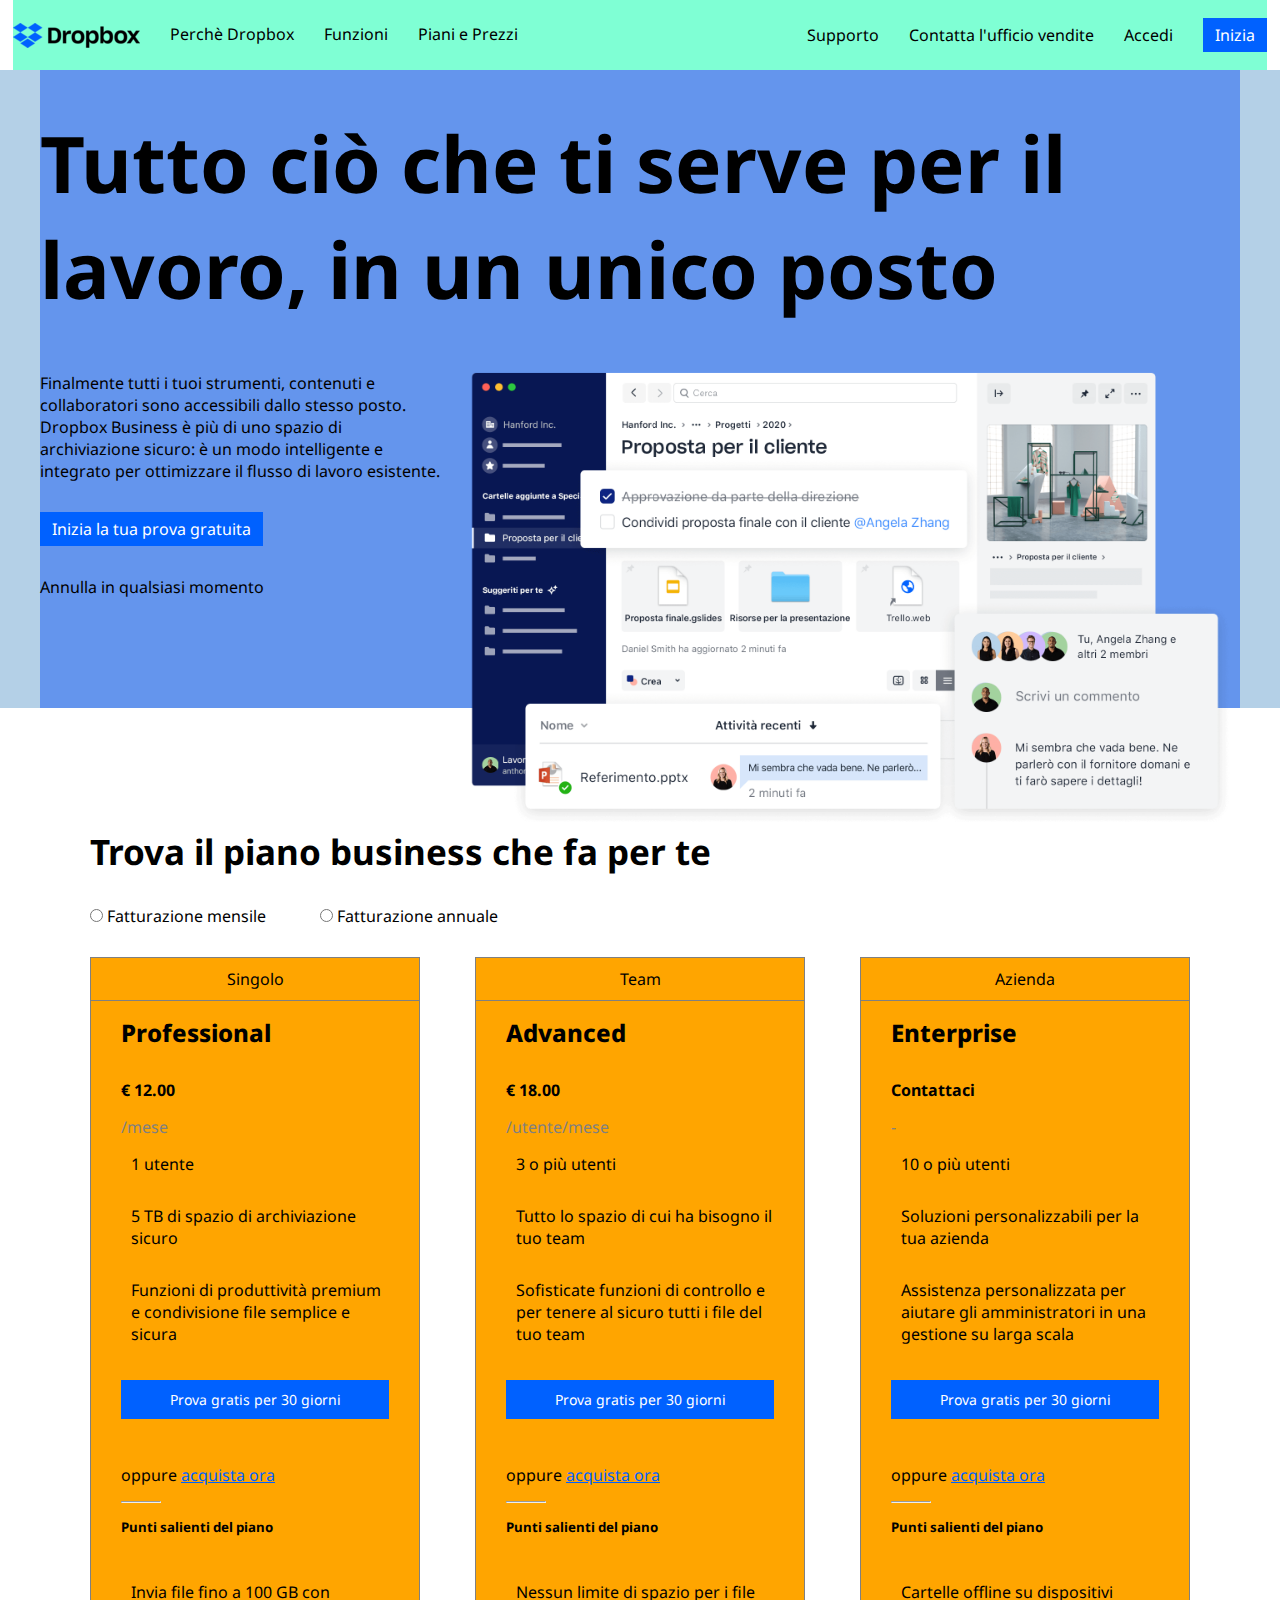
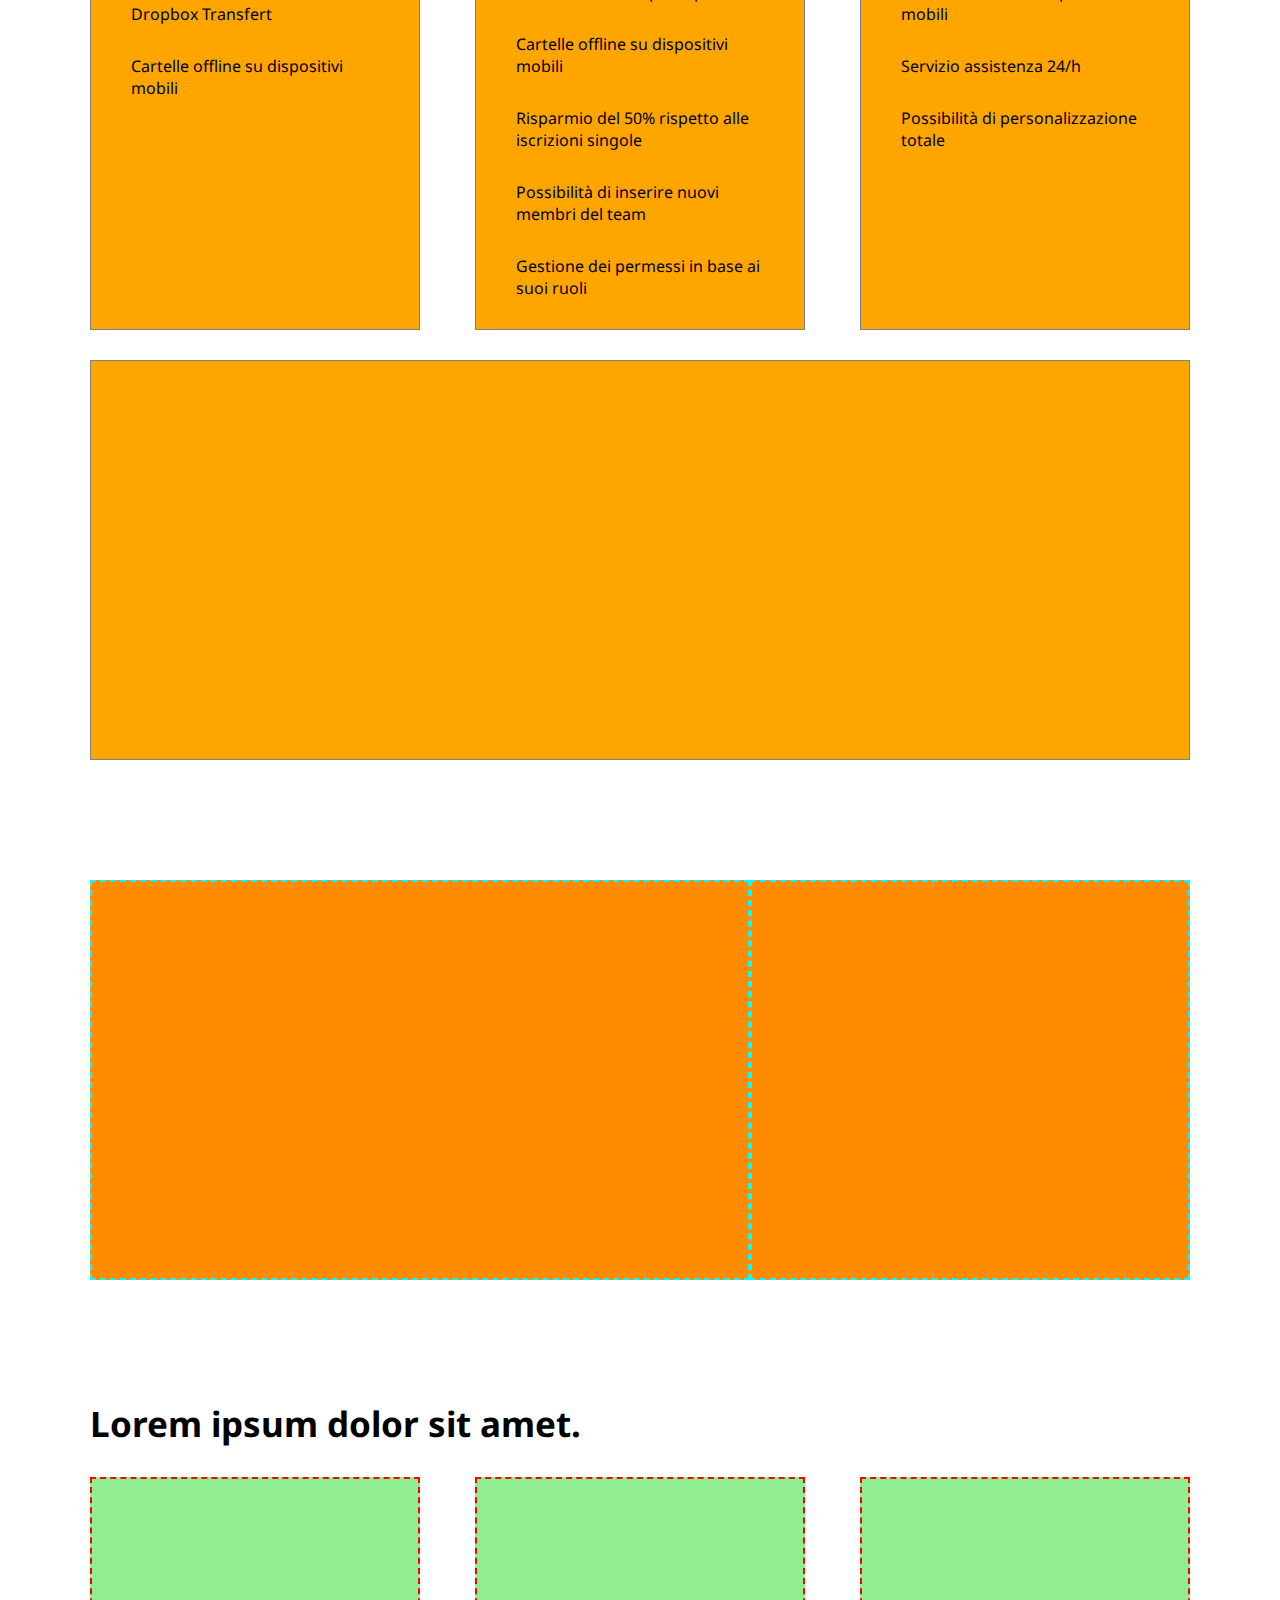
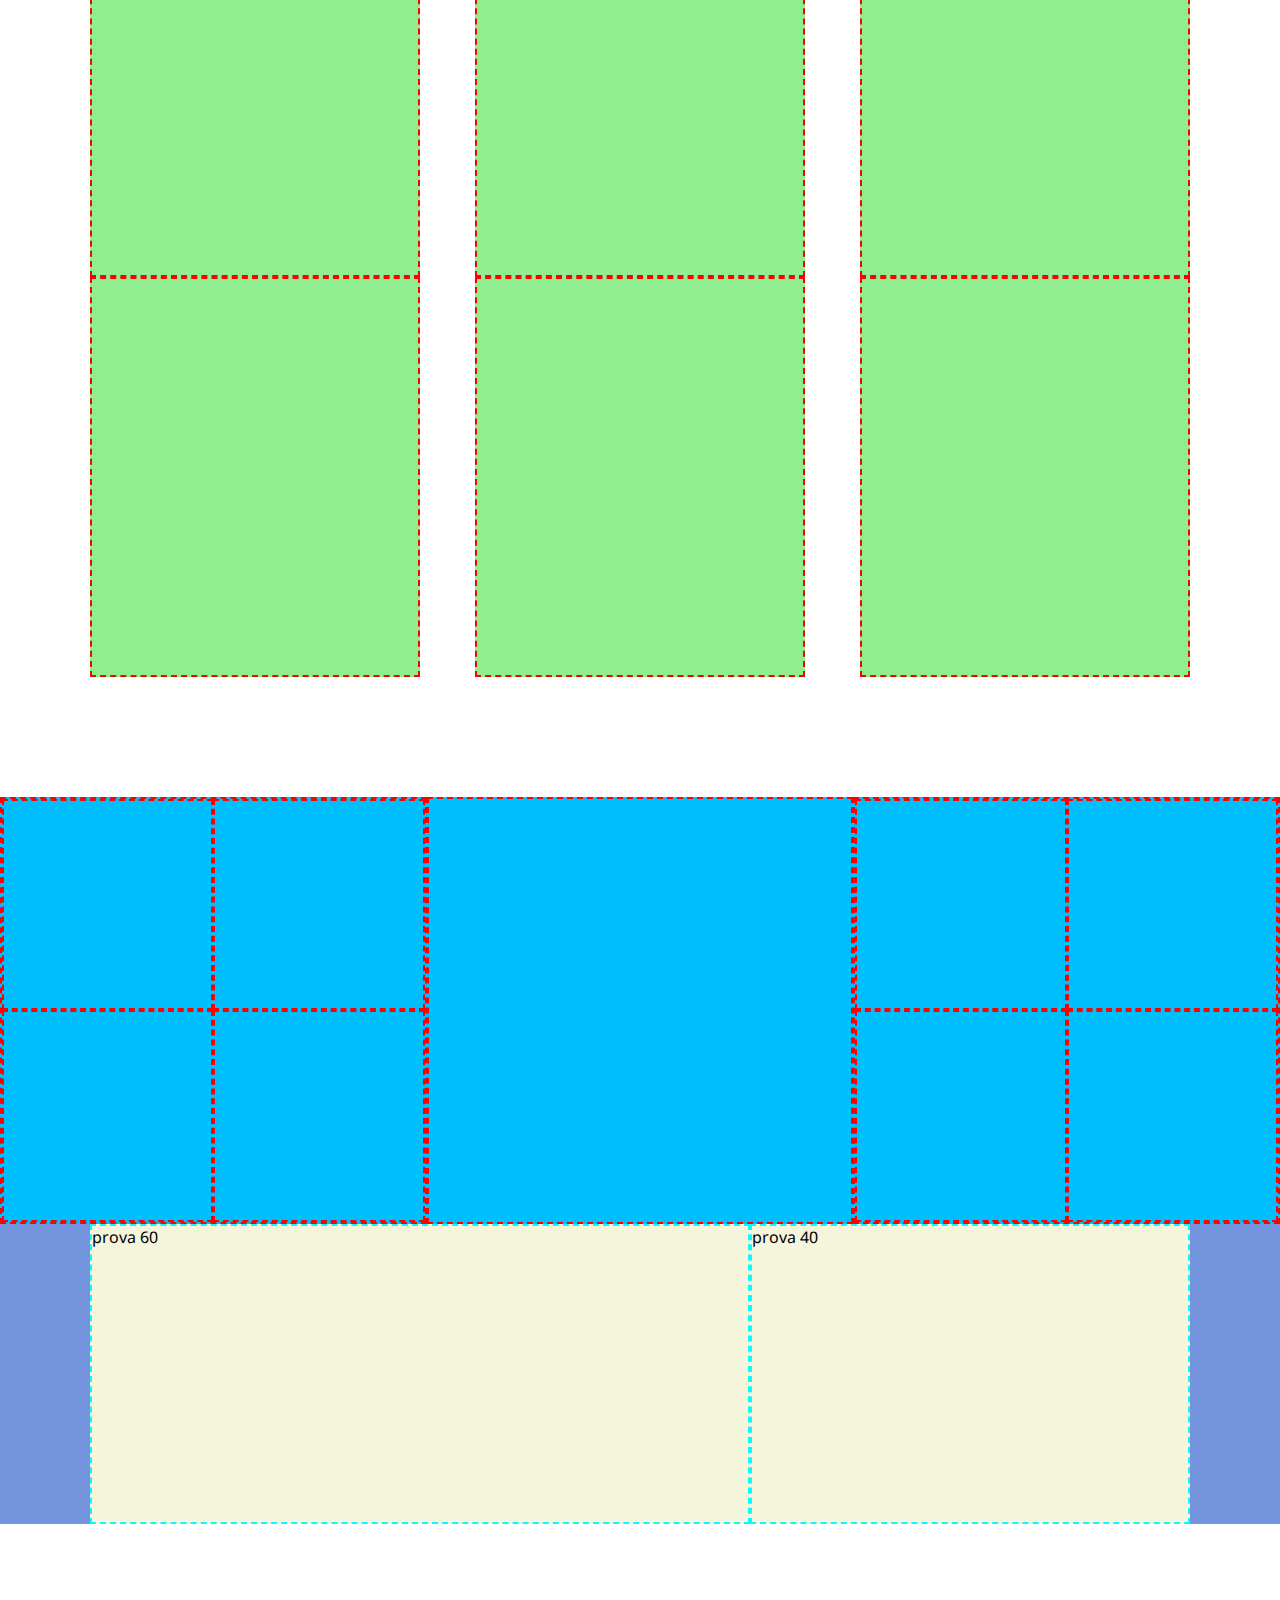
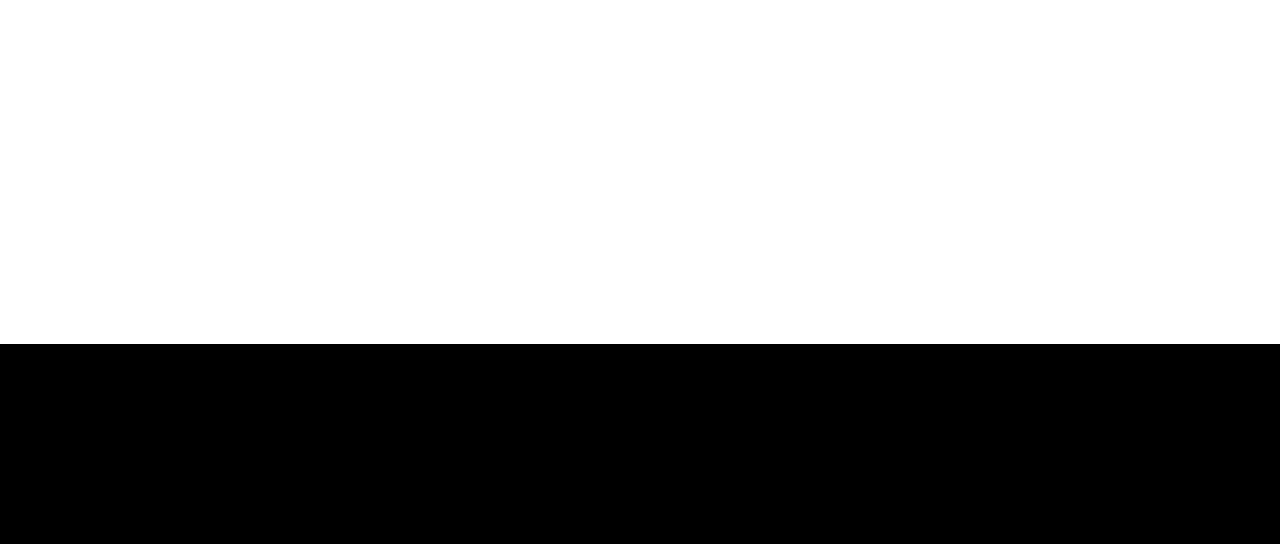
==== index.html @ ca88b8ec "completate 3 colonne del "piano business" ====
<!DOCTYPE html>
<html lang="it">
    <head>
        <meta charset="UTF-8">
        <meta http-equiv="X-UA-Compatible" content="IE=edge">
        <meta name="viewport" content="width=device-width, initial-scale=1.0">
        <title>Dropbox</title>

        <link rel="stylesheet" href="css/style.css">
        <link rel="stylesheet" href="css/reset.css">
        <link rel="stylesheet" href="css/debug.css">

        <link rel="preconnect" href="https://fonts.googleapis.com">
        <link rel="preconnect" href="https://fonts.gstatic.com" crossorigin>
        <link href="https://fonts.googleapis.com/css2?family=Noto+Sans:wght@300;400;600;700&display=swap" rel="stylesheet">

        <link rel="stylesheet" href="https://cdnjs.cloudflare.com/ajax/libs/font-awesome/6.1.1/css/all.min.css"
        integrity="sha512-KfkfwYDsLkIlwQp6LFnl8zNdLGxu9YAA1QvwINks4PhcElQSvqcyVLLD9aMhXd13uQjoXtEKNosOWaZqXgel0g=="
        crossorigin="anonymous" referrerpolicy="no-referrer">

    </head >

    <body class="debug">
                            <!-- ********** INIZIO HEADER ********** -->
        <header id="main-header">

            <nav class="main-nav flex just-content">
                
                <div class="nav-sx flex">   <!--Inizio parte SX del Nav-->

                    <figure class="logo">
                        <a href="intex.html">
                            <img src="img/logo-small.png" alt="logo Dropbox">
                        </a>
                    </figure>

                    <div class="nav-list">
                        <ul class="flex">
                            <li>
                                <a href="#">Perchè Dropbox</a>
                            </li>
                            <li>
                                <a href="#">Funzioni</a>
                            </li>
                            <li>
                                <a href="#">Piani e Prezzi</a>
                            </li>
                        </ul>
                    </div>
                </div>              <!--Fine parte SX del Nav-->

                <div class="flex">  <!--Inizio parte DX del Nav-->

                    <div class="nav-list">
                        <ul class="flex">
                            <li>
                                <a href="#">Supporto</a>
                            </li>
                            <li>
                                <a href="#">Contatta l'ufficio vendite</a>
                            </li>
                            <li>
                                <a href="#">Accedi</a>
                            </li>
                            <li>
                                <a href="#" class="button button-blue">Inizia</a>
                            </li>
                        </ul>
                    </div>
                </div>              <!--Fine parte DX del Nav-->
            </nav>
            
        </header>

                                <!-- ********** INIZIO MAIN ********** -->
        <main>
            <header class="jumbotron">
                <div class="container-large">
                    <h1>
                        Tutto ciò che ti serve per il lavoro, in un unico posto
                    </h1>
                    <div class="row">
                        <div class="jumbotron-paragraph flex column col-4">
                            <p>
                                Finalmente tutti i tuoi strumenti, contenuti e collaboratori sono accessibili dallo stesso posto. Dropbox Business è più di uno spazio di archiviazione sicuro: è un modo intelligente e integrato per ottimizzare il flusso di lavoro esistente.
                            </p>

                            <a href="#" class="button button-blue">
                                Inizia la tua prova gratuita
                            </a>

                            <p>
                                Annulla in qualsiasi momento
                            </p>

                            <i class="fa-solid fa-arrow-down"></i>

                        </div>
                        <div class="jumbotron-img col-8">
                            <img src="img/jumbo.png" alt="Jumbotron image">
                        </div>
                    </div>
                </div>

            </header>

            <section id="plans">
                <div class="container">
                    <h2 class="margin-bottom-50">
                        Trova il piano business che fa per te
                    </h2>
                    <div class="plan-selector">
                        <input type="radio" class="checkmark" name="Fatturazione" id="month">
                        <span>
                            Fatturazione mensile
                        </span>

                        <input class="checkmark" type="radio" name="Fatturazione" id="year">
                        <span>
                            Fatturazione annuale
                        </span>
                    </div>
                    <div class="flex just-content margin-bottom-50">
                        <div class="plan-col width-30">
                            <h4 class="plan-title">
                                <i class="fa-solid fa-user"></i>
                                Singolo
                            </h4>
                            <div class="plan-body">
                                <div class="plan-body-pack">
                                    <div class="title">
                                        <h3>
                                            Professional
                                        </h3>
                                        <span class="price">€ 12.00</span>
                                        <span class="mounth">/mese</span>
                                    </div>

                                    <ul class="plan-list">
                                        <li class="flex">
                                            <i class="fa-solid fa-user"></i>
                                            <span>
                                                1 utente
                                            </span>
                                        </li>

                                        <li class="flex">
                                            <i class="fa-solid fa-folder"></i>
                                            <span>
                                                5 TB di spazio di archiviazione sicuro
                                            </span>
                                        </li>
                                        <li class="flex">
                                            <i class="fa-solid fa-share-nodes"></i>
                                            <span>
                                                Funzioni di produttività premium e condivisione file semplice e sicura
                                            </span>

                                        </li>
                                    </ul>
                                    <div class="try-free">
                                        <a href="#" class="button button-blue">Prova gratis per 30 giorni
                                        </a>

                                        <span class="info">oppure <a href="#">acquista ora</a></span>
                                    </div>

                                    <hr>

                                    <div class="plan-body-description">
                                        <h5>Punti salienti del piano
                                        </h5>
    
                                        <ul class="plan-list">
                                            <li class="flex">
                                                <i class="fa-solid fa-check"></i>
                                                Invia file fino a 100 GB con Dropbox Transfert
                                            </li>
                                            <li class="flex">
                                                <i class="fa-solid fa-check"></i>
                                                Cartelle offline su dispositivi mobili
                                            </li>
                                        </ul>
                                    </div>

                                </div>
                            </div>
                        </div>

                        <div class="plan-col width-30">
                            <h4 class="plan-title">
                                <i class="fa-solid fa-user"></i>
                                Team
                            </h4>
                            <div class="plan-body">
                                <div class="plan-body-pack">
                                    <div class="title">
                                        <h3>
                                            Advanced
                                        </h3>
                                        <span class="price">€ 18.00</span>
                                        <span class="mounth">/utente/mese</span>
                                    </div>

                                    <ul class="plan-list">
                                        <li class="flex">
                                            <i class="fa-solid fa-users"></i>
                                            <span>
                                                3 o più utenti
                                            </span>
                                        </li>

                                        <li class="flex">
                                            <i class="fa-solid fa-folder"></i>
                                            <span>
                                                Tutto lo spazio di cui ha bisogno il tuo team
                                            </span>
                                        </li>
                                        <li class="flex">
                                            <i class="fa-solid fa-share-nodes"></i>
                                            <span>
                                                Sofisticate funzioni di controllo e per tenere al sicuro tutti i file del tuo team
                                            </span>

                                        </li>
                                    </ul>
                                    <div class="try-free">
                                        <a href="#" class="button button-blue">Prova gratis per 30 giorni
                                        </a>

                                        <span class="info">oppure <a href="#">acquista ora</a></span>
                                    </div>

                                    <hr>

                                    <div class="plan-body-description">
                                        <h5>Punti salienti del piano
                                        </h5>
    
                                        <ul class="plan-list">
                                            <li class="flex">
                                                <i class="fa-solid fa-check"></i>
                                                Nessun limite di spazio per i file
                                            </li>
                                            <li class="flex">
                                                <i class="fa-solid fa-check"></i>
                                                Cartelle offline su dispositivi mobili
                                            </li>
                                            <li class="flex">
                                                <i class="fa-solid fa-check"></i>
                                                Risparmio del 50% rispetto alle iscrizioni singole
                                            </li>
                                            <li class="flex">
                                                <i class="fa-solid fa-check"></i>
                                                Possibilità di inserire nuovi membri del team
                                            </li>
                                            <li class="flex">
                                                <i class="fa-solid fa-check"></i>
                                                Gestione dei permessi in base ai suoi ruoli
                                            </li>
                                        </ul>
                                    </div>

                                </div>
                            </div>
                        </div>
                        
                        <div class="plan-col width-30">
                            <h4 class="plan-title">
                                <i class="fa-sharp fa-solid fa-building"></i>
                                Azienda
                            </h4>
                            <div class="plan-body">
                                <div class="plan-body-pack">
                                    <div class="title">
                                        <h3>
                                            Enterprise
                                        </h3>
                                        <span class="price">Contattaci</span>
                                        <span class="mounth">-</span>
                                    </div>

                                    <ul class="plan-list">
                                        <li class="flex">
                                            <i class="fa-solid fa-user"></i>
                                            <span>
                                                10 o più utenti
                                            </span>
                                        </li>

                                        <li class="flex">
                                            <i class="fa-solid fa-folder"></i>
                                            <span>
                                                Soluzioni personalizzabili per la tua azienda
                                            </span>
                                        </li>
                                        <li class="flex">
                                            <i class="fa-solid fa-share-nodes"></i>
                                            <span>
                                                Assistenza personalizzata per aiutare gli amministratori in una gestione su larga scala
                                            </span>

                                        </li>
                                    </ul>
                                    <div class="try-free">
                                        <a href="#" class="button button-blue">Prova gratis per 30 giorni
                                        </a>

                                        <span class="info">oppure <a href="#">acquista ora</a></span>
                                    </div>

                                    <hr>

                                    <div class="plan-body-description">
                                        <h5>Punti salienti del piano
                                        </h5>
    
                                        <ul class="plan-list">
                                            <li class="flex">
                                                <i class="fa-solid fa-check"></i>
                                                Cartelle offline su dispositivi mobili
                                            </li>
                                            <li class="flex">
                                                <i class="fa-solid fa-check"></i>
                                                Servizio assistenza 24/h
                                            </li>
                                            <li class="flex">
                                                <i class="fa-solid fa-check"></i>
                                                Possibilità di personalizzazione totale
                                            </li>
                                        </ul>
                                    </div>

                                </div>
                            </div>
                        </div>
                    </div>
                    <div class="flex just-content">
                        <div class="plan-col width-100">

                        </div>
                        
                    </div>

                </div>
            </section>

            <section class id="find-partner">
                <div class="container">
                    <div class="flex just-content ">
                        <div class="width-60"></div>
                        <div class="width-40"></div>
                    </div>
                </div>
            </section>

            <section id="features">
                <div class="container">
                    <h2 class="margin-bottom-50">
                        Lorem ipsum dolor sit amet.
                    </h2>
                    <div class="flex just-content">
                        <div class="width-30"></div>
                        <div class="width-30"></div>
                        <div class="width-30"></div>
                    </div>
                    <div class="flex just-content">
                        <div class="width-30"></div>
                        <div class="width-30"></div>
                        <div class="width-30"></div>
                    </div>
                    
                </div>

            </section>

            <section id="costumers">
                <div class="big-box flex just-content flex-wrap">
                    <div></div>
                    <div></div>
                    <div></div>
                    <div></div>
                </div>

                <div class="big-box flex just-content flex-wrap">
                    
                </div>

                <div class="big-box flex just-content flex-wrap">
                    <div></div>
                    <div></div>
                    <div></div>
                    <div></div>
                </div>
            </section>

            <section class id="full-background">
                <div class="container">
                    <div class="flex just-content ">
                        <div class="width-60">prova 60</div>
                        <div class="width-40">prova 40</div>
                    </div>
                </div>
            </section>

            <section>
                <div class="container">
                    <div>
                        <h2></h2>
                    </div>

                    <div>

                    </div>
                </div>
            </section>

        </main>

        <!-- ********** INIZIO FOOTER ********** -->
        <footer>
            
        </footer>
    </body>

</html>
---- css/style.css ----
/* **********REGOLE GENERALI ********** */
body {
    font-family: 'Noto Sans', sans-serif;
}

.flex {
    display: flex;
}
.flex-wrap {
    flex-wrap: wrap;
}

.row {
    display: flex;
    flex-wrap: wrap;
}

.column {
    flex-direction: column;
}

.container {
    max-width: 1100px;
    margin: 0 auto;
}

.container-large {
    max-width: 1200px;
    margin: 0 auto;
}

.just-content {
    justify-content: space-between;
}

.width-30 {
    width: 30%;
}

.width-40 {
    width: 40%;
}

.width-60 {
    width: 60%;
}

.width-100 {
    width: 100%;
}

.margin-bottom-50 {
    margin-bottom: 30px;
}

.button {
    font-size: 1em;
    padding: 6px 12px;
    cursor: pointer;
    text-align: center;
}

.button-blue {
    background-color: #0061ff;
    color: white;
}

.col-4 {
    flex-basis: calc((100% / 12) * 4);
}

.col-8 {
    flex-basis: calc((100% / 12) * 8);
}

/* HEADER */
#main-header {
    position: fixed;
    z-index: 30px;
    top: 0;
    left: 0;
    width: 100%;
}

.main-nav {
    height: 70px;
    width: 98%;
    margin: 0 auto;
    align-items: center;
}

main header {
    background-color: #b4d0e7;
}

.nav-sx .flex {
    align-items: center;
}

.nav-list .flex {
    gap: 30px;
}

.logo {
    margin-right: 30px;
}

/* MAIN */

main {
    margin-top: 70px;
}

h1 {            /* QUI INIZIA JUMBOTRON/ */
    font-size: 78px;
    margin-bottom: 50px;
    padding-top: 40px;
}

.jumbotron-paragraph.column {
    align-items: flex-start;
    gap: 30px;
}

.jumbotron-img.col-8 {
    position: relative;
}

.jumbotron-img.col-8.col-8 img {
    position: absolute;
    top: 0;
    left: 0;
}

.fa-solid.fa-arrow-down {
    font-size: 3em;
    cursor: pointer;
    padding: 40px 0;
    margin-bottom: 0;
}             /* QUI FINISCE JUMBOTRON */

/* INIZIO SECTION 1 MAIN (3 COLONNE) */
main > section {
    margin-top: 120px;
}

h2 {
    font-size: 35px;
}

h3 {
    font-size: 24px;
    font-weight: 800;
}

.mounth {
    color: gray;
}

.plan-col {
    min-height: 400px;
    border: 1px solid gray;
}

.plan-title {
    font-size: 1em;
    font-weight: normal;
    text-align: center;
    padding: 10px 0;
    border-bottom: 1px solid gray;
}

.plan-selector {
    margin-bottom: 30px;
}

.plan-selector span {
    padding-right: 50px;
}

.plan-body {
    margin: 0 auto;
    padding: 0 30px;
}

li.flex {
    gap: 10px;
}

.plan-body-description>*>*,
.plan-body-pack>*>*:not([class^="button"]) {
    padding: 15px 0;
}

.plan-body .button-blue {
    width: 100%;
    font-size: 14px;
    display: block;
    padding: 10px;
    margin-top: 20px;
    margin-bottom: 30px;
}

.price,
.info {
    display: block;
}

.price {
    font-weight: bold;
}

.info a {
    text-decoration: underline;
    color: #0061ff;
}

.plan-body-description i {
    color: #0061ff;
}

hr {
    height: 0;
    width: 40px;
    color: gray;
}

#costumers {
    display: flex;
    justify-content: space-between;
}

.big-box {
    width: calc(100% / 3);
    height: calc(100vw / 3);
}

.big-box > div {
    width: 50%;
    height: 50%;
}

#features .flex > div {
    min-height: 400px;
}

#find-partner .flex > div {
    min-height: 400px;
}

#full-background {
    background-color: rgb(116, 149, 221);
    width: 100vw;
    margin-top: 0;
}

/* FOOTER */
footer {
    
}
---- css/debug.css ----
/* DEBUG */
/* .debug header #main-header {
    height: 100px;
    background-color: burlywood;
} */

.debug .main-nav {
    background-color: aquamarine;
}

.debug main header > .container-large {
    background-color: cornflowerblue;
}

.debug main .container {
    min-height: 300px;
}

/* .debug main > section {
    padding: 30px 0;
} */

/* .debug .plan-selector {
    height: 50px;
    background-color: orange;
} */

.debug .plan-col {
    background-color: orange;
}

.debug #find-partner .flex > div {
    background-color: darkorange;
    border: 2px dashed aqua;
}

.debug #full-background .flex > div {
    background-color: beige;
    border: 2px dashed aqua;
    min-height: 300px;
}


.debug #features .flex > div {
    background-color: lightgreen;
    border: 2px dashed red;
}

.debug .big-box {
    background-color: deepskyblue;
    border: 2px dashed red;
}

.debug .big-box > div {
    background-color: deepskyblue;
    border: 2px dashed red;
}

.debug footer {
    background-color: #000;
    padding: 100px;
}
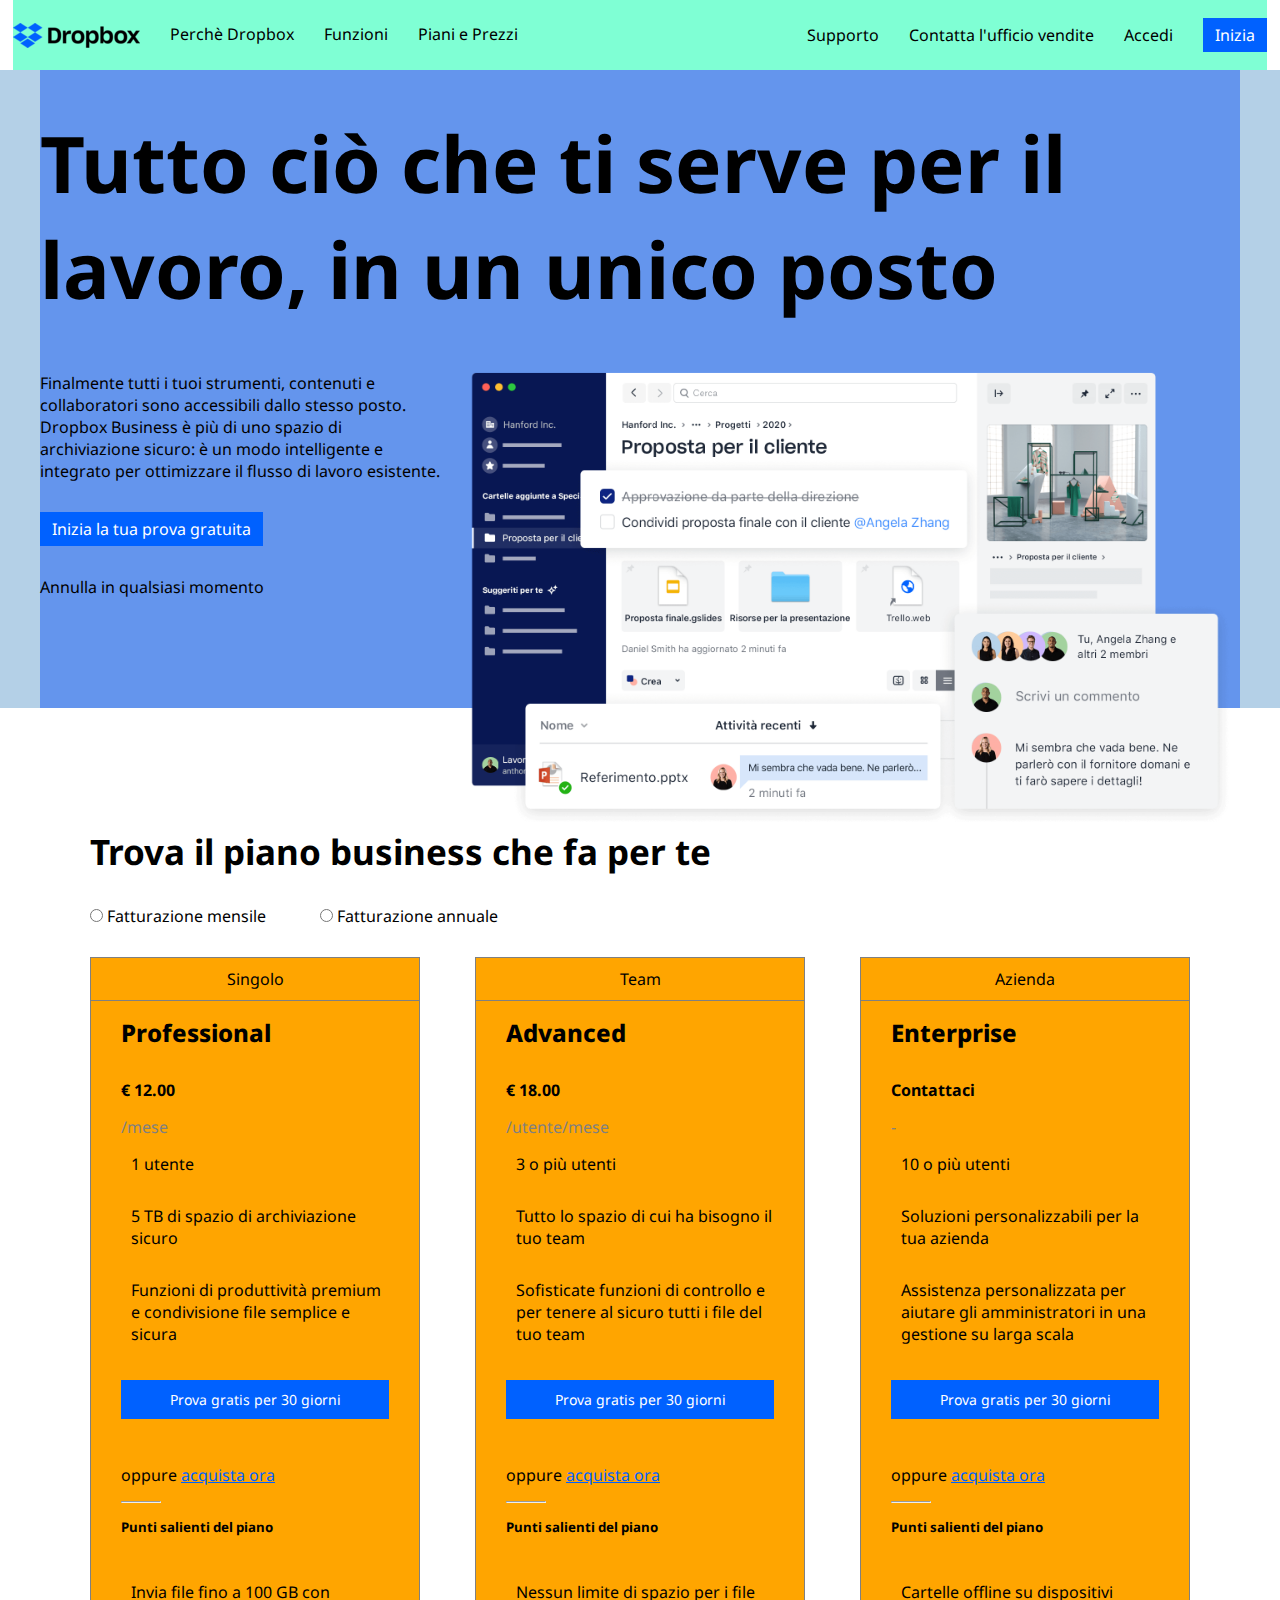
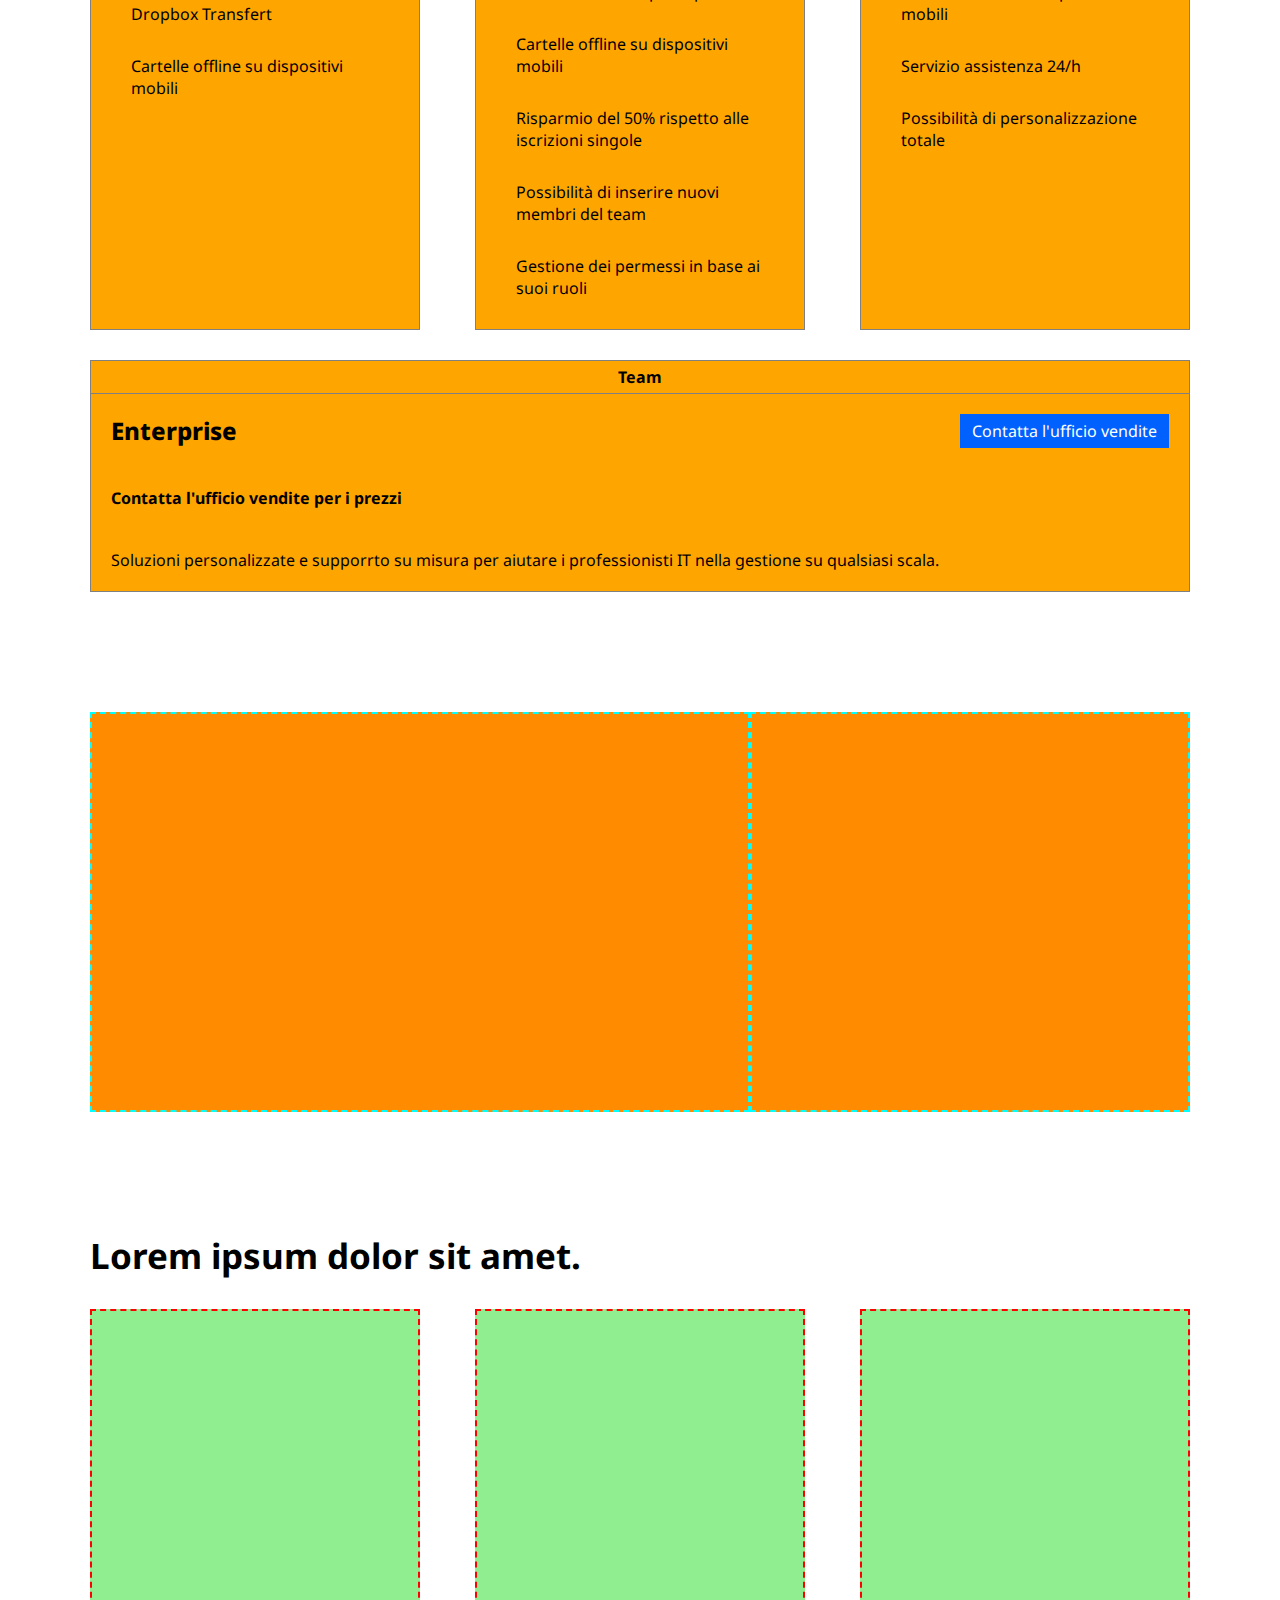
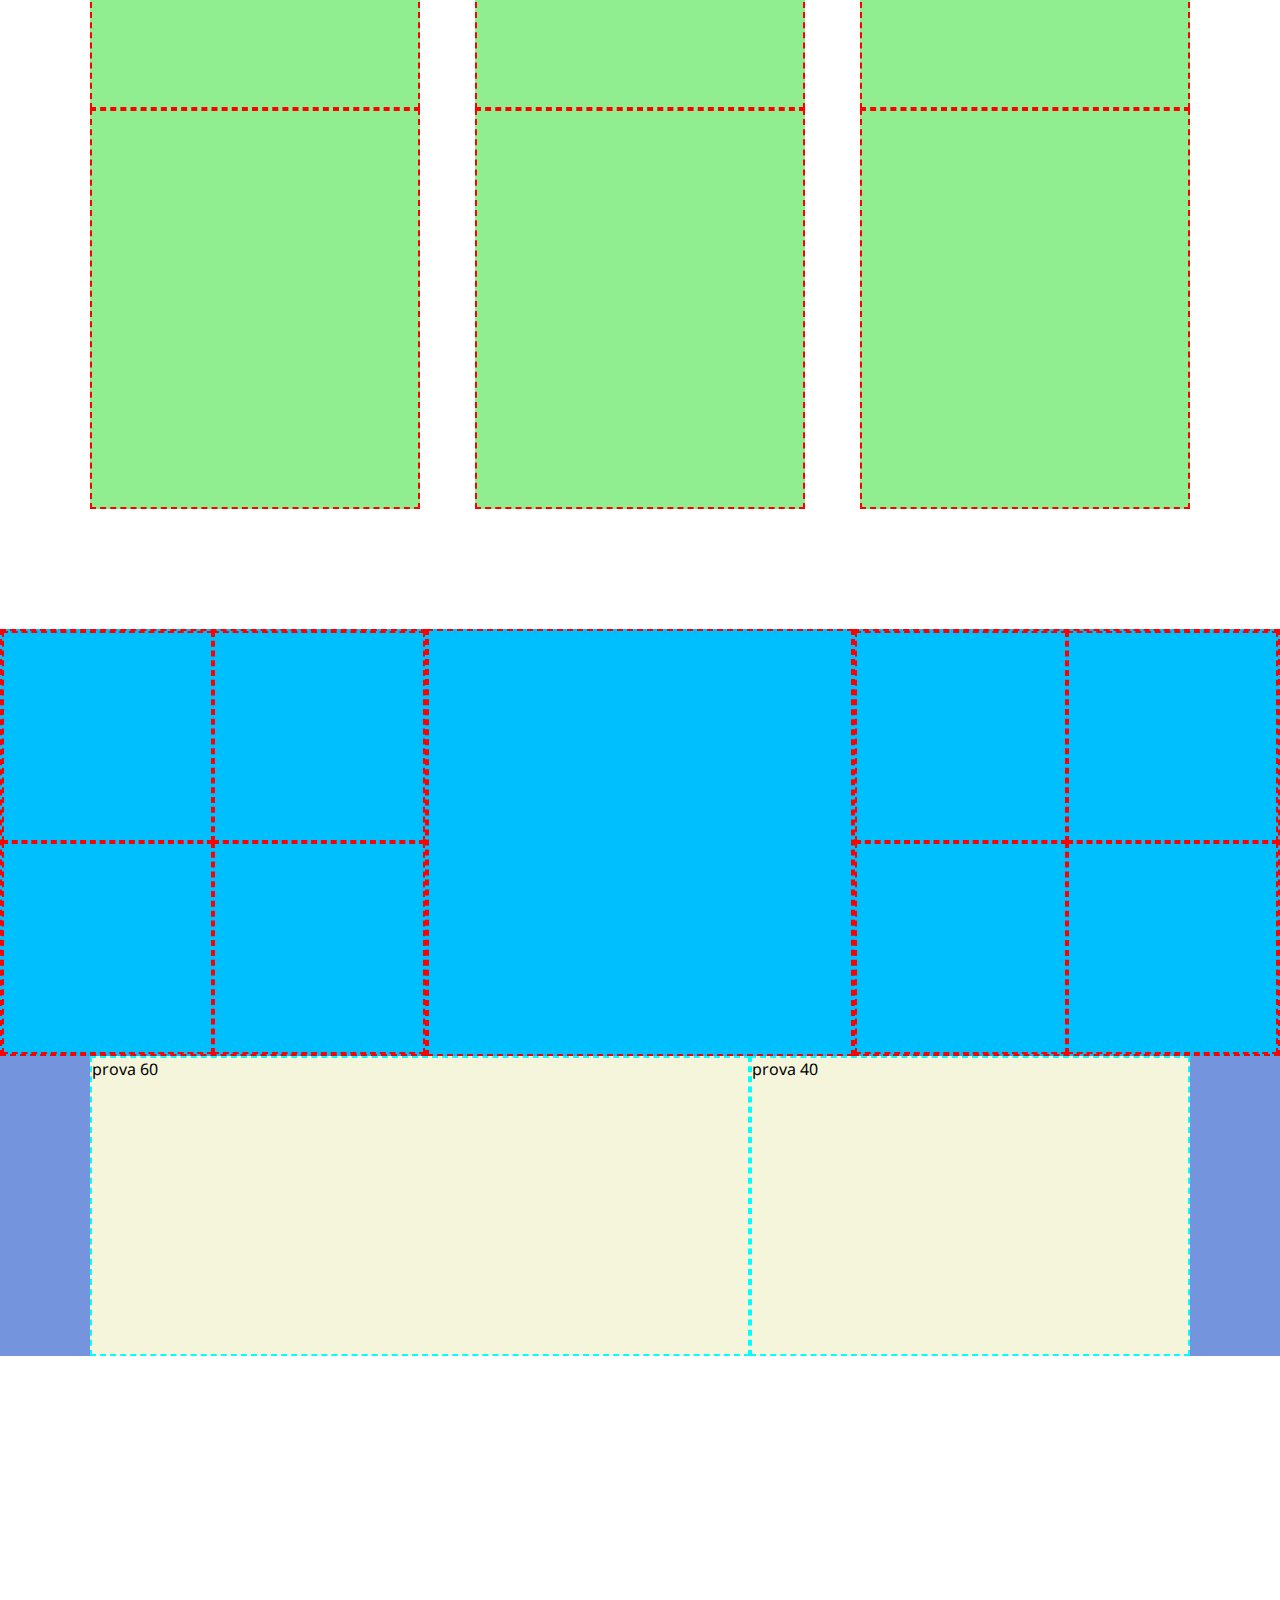
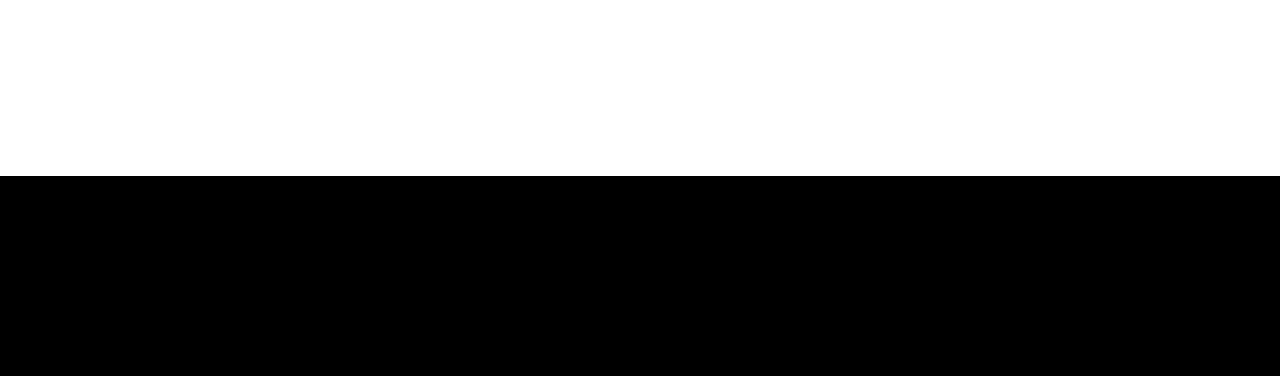
==== commit 1c33864d: "Completata colonna "ufficio vendite"" ====
--- a/index.html
+++ b/index.html
@@ -189,7 +189,7 @@
 
                         <div class="plan-col width-30">
                             <h4 class="plan-title">
-                                <i class="fa-solid fa-user"></i>
+                                <i class="fa-solid fa-users"></i>
                                 Team
                             </h4>
                             <div class="plan-body">
@@ -335,11 +335,41 @@
                             </div>
                         </div>
                     </div>
+
                     <div class="flex just-content">
+
                         <div class="plan-col width-100">
-
-                        </div>
-                        
+                            <div class="row-1">
+                                <h4 class="plane-title">
+                                    <i class="fa-sharp fa-solid fa-building"></i>
+                                    Team
+                                </h4>
+                            </div>
+
+                            <div class="row-1-main flex">
+                                <div class="title">
+                                    <h3>
+                                        Enterprise
+                                    </h3>
+                                </div>
+
+                                <div class="contact-office">
+
+                                    <a href="#" class="button button-blue">
+                                        Contatta l'ufficio vendite
+                                    </a>
+
+                                </div>
+                            </div>
+
+                            <p class="paragraph strong">
+                                Contatta l'ufficio vendite per i prezzi
+                            </p>
+
+                            <p class="paragraph">
+                                Soluzioni personalizzate e supporrto su misura per aiutare i professionisti IT nella gestione su qualsiasi scala.
+                            </p>
+                        </div> 
                     </div>
 
                 </div>
--- a/css/style.css
+++ b/css/style.css
@@ -71,6 +71,10 @@
 
 .col-8 {
     flex-basis: calc((100% / 12) * 8);
+}
+
+.strong {
+    font-weight: bold;
 }
 
 /* HEADER */
@@ -158,7 +162,6 @@
 }
 
 .plan-col {
-    min-height: 400px;
     border: 1px solid gray;
 }
 
@@ -225,6 +228,22 @@
     color: gray;
 }
 
+.row-1 {
+    text-align: center;
+    border-bottom: 1px solid gray;
+    padding: 5px;
+}
+
+.row-1-main{
+    padding: 20px;
+    justify-content: space-between;
+    align-items: center;
+}
+
+.paragraph {
+padding: 20px;
+}
+
 #costumers {
     display: flex;
     justify-content: space-between;
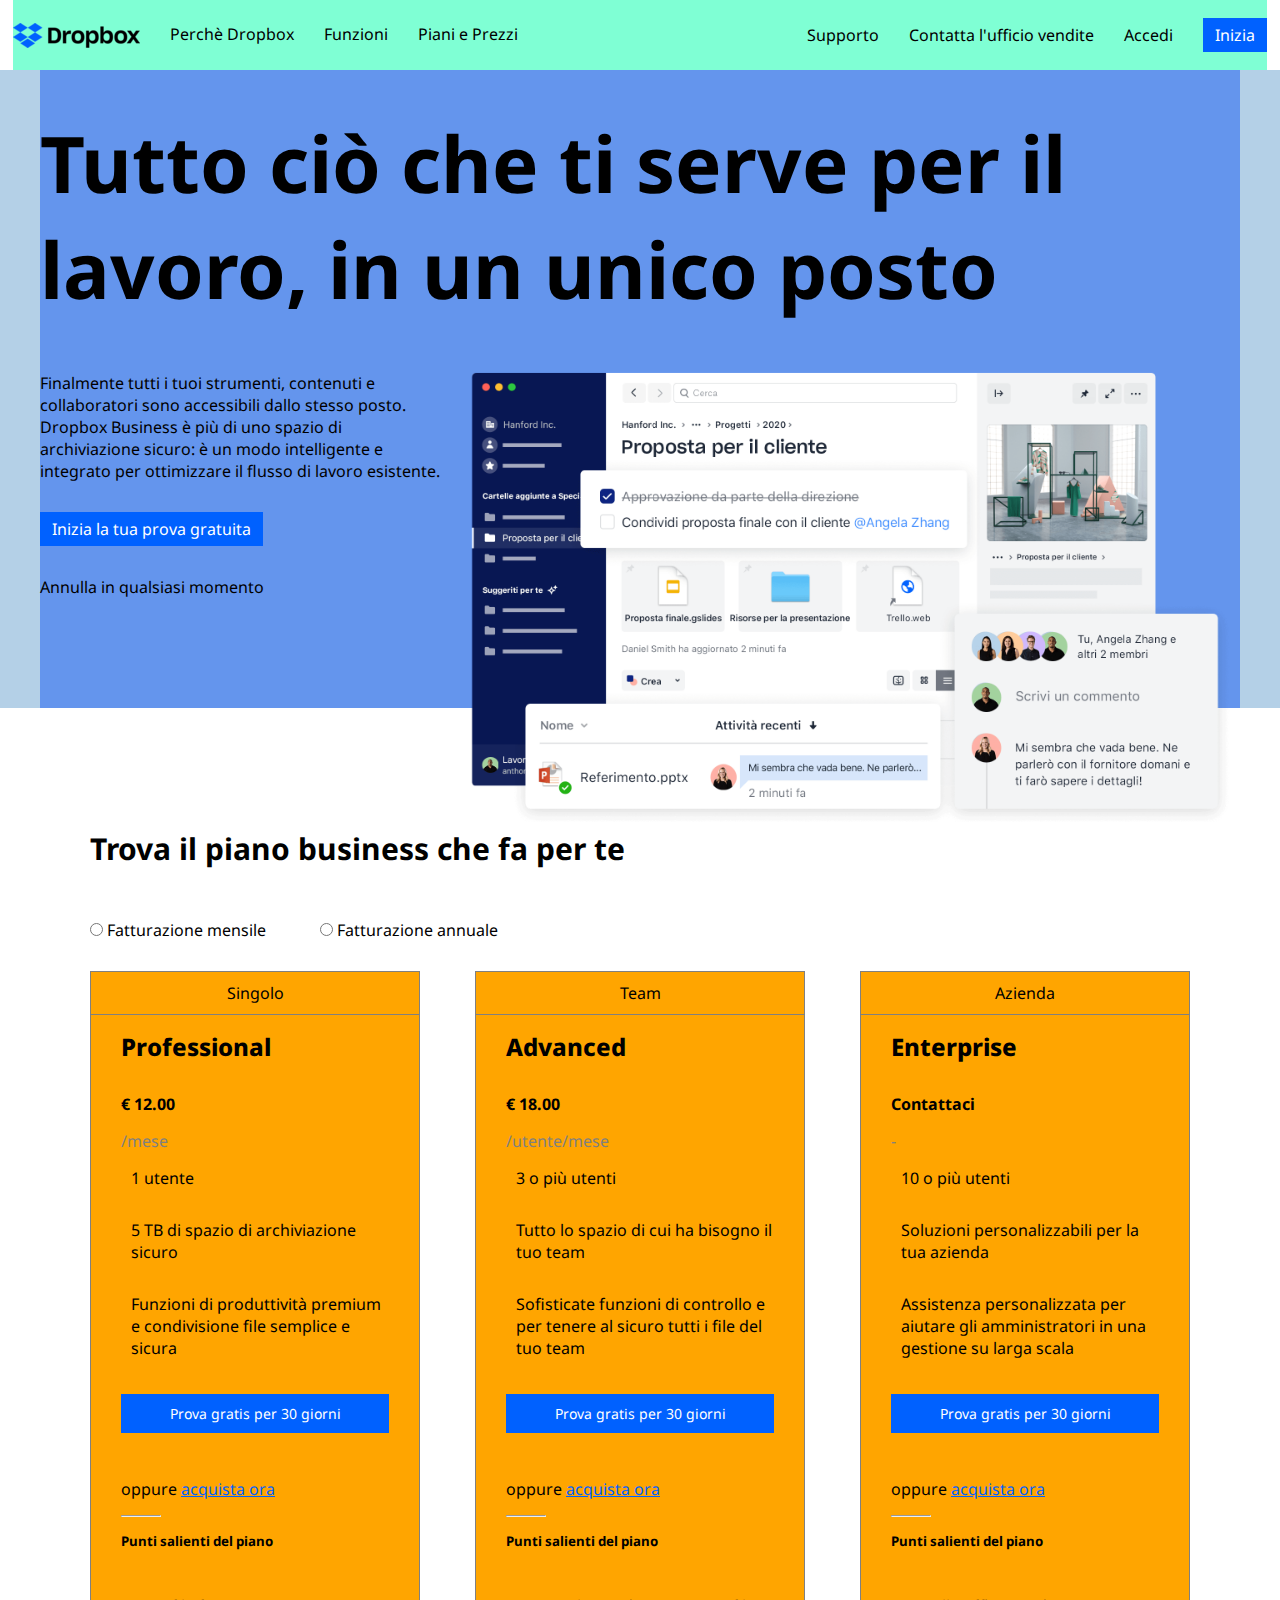
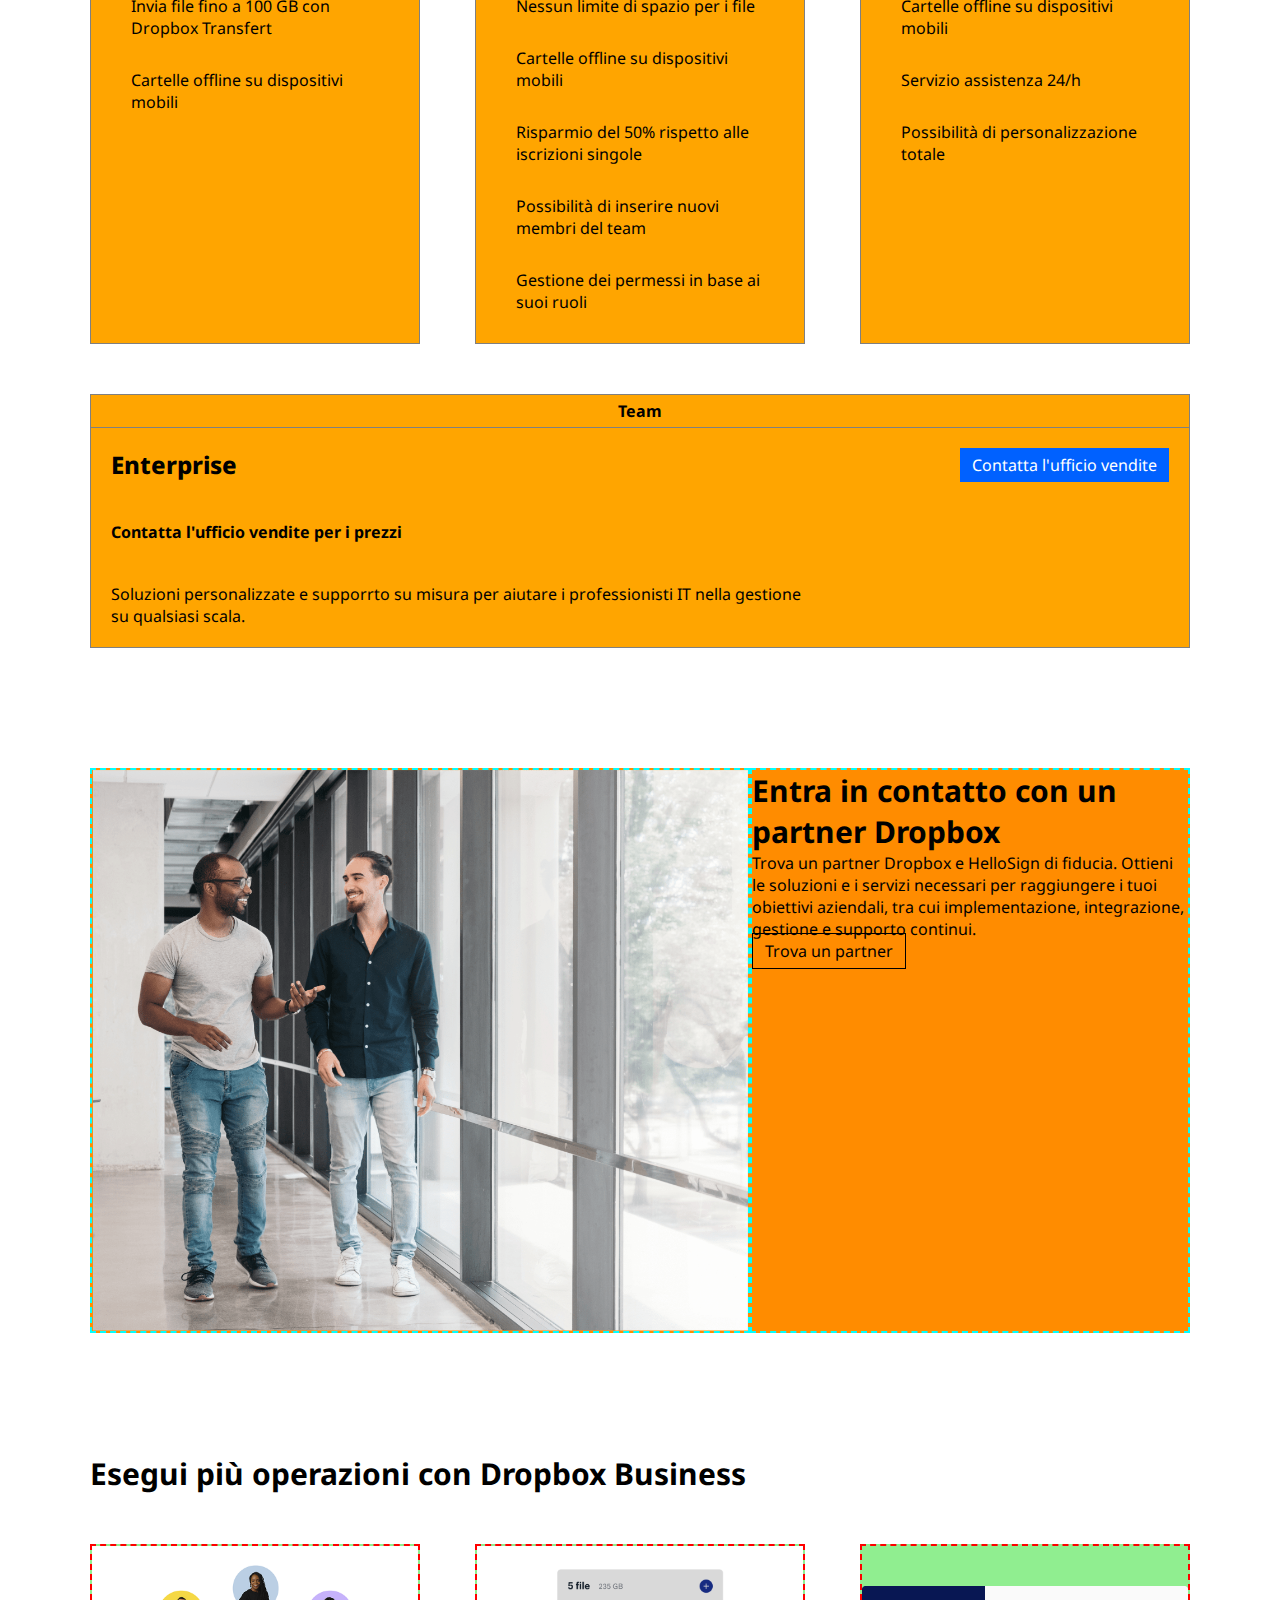
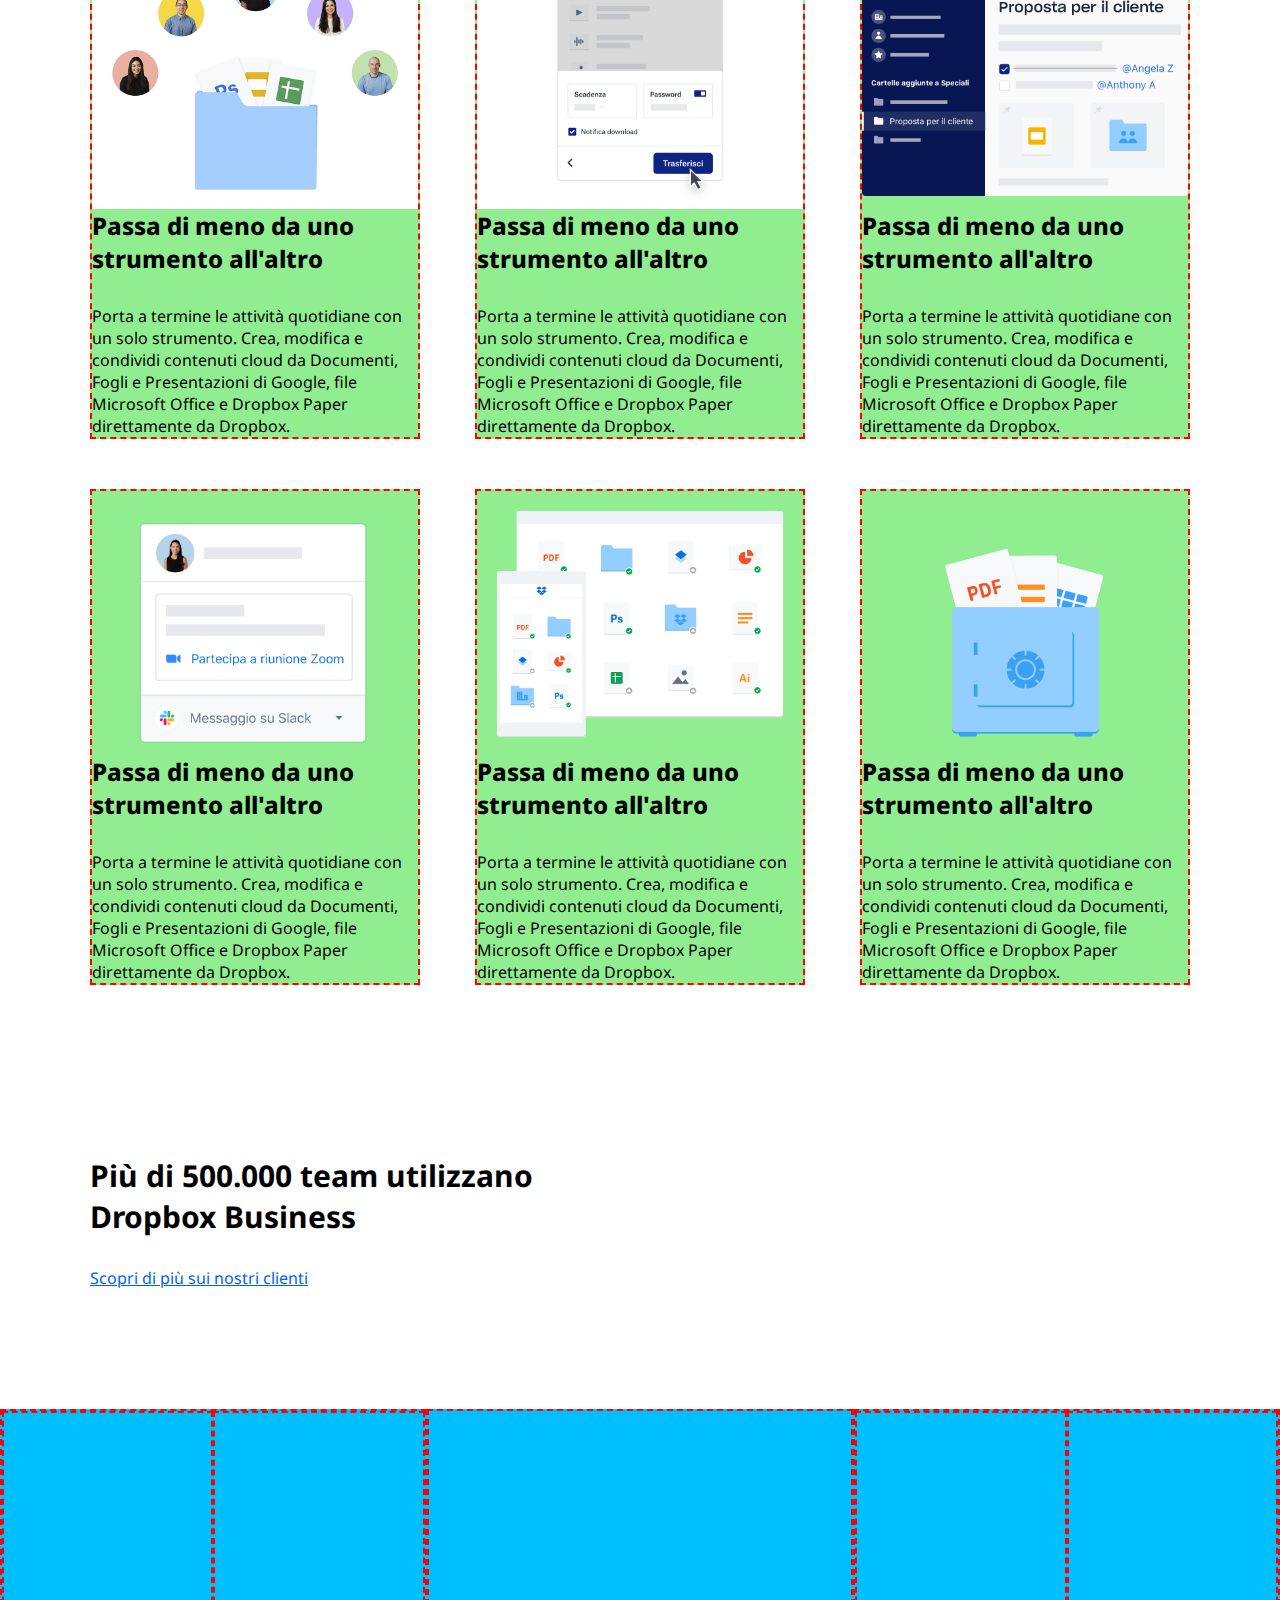
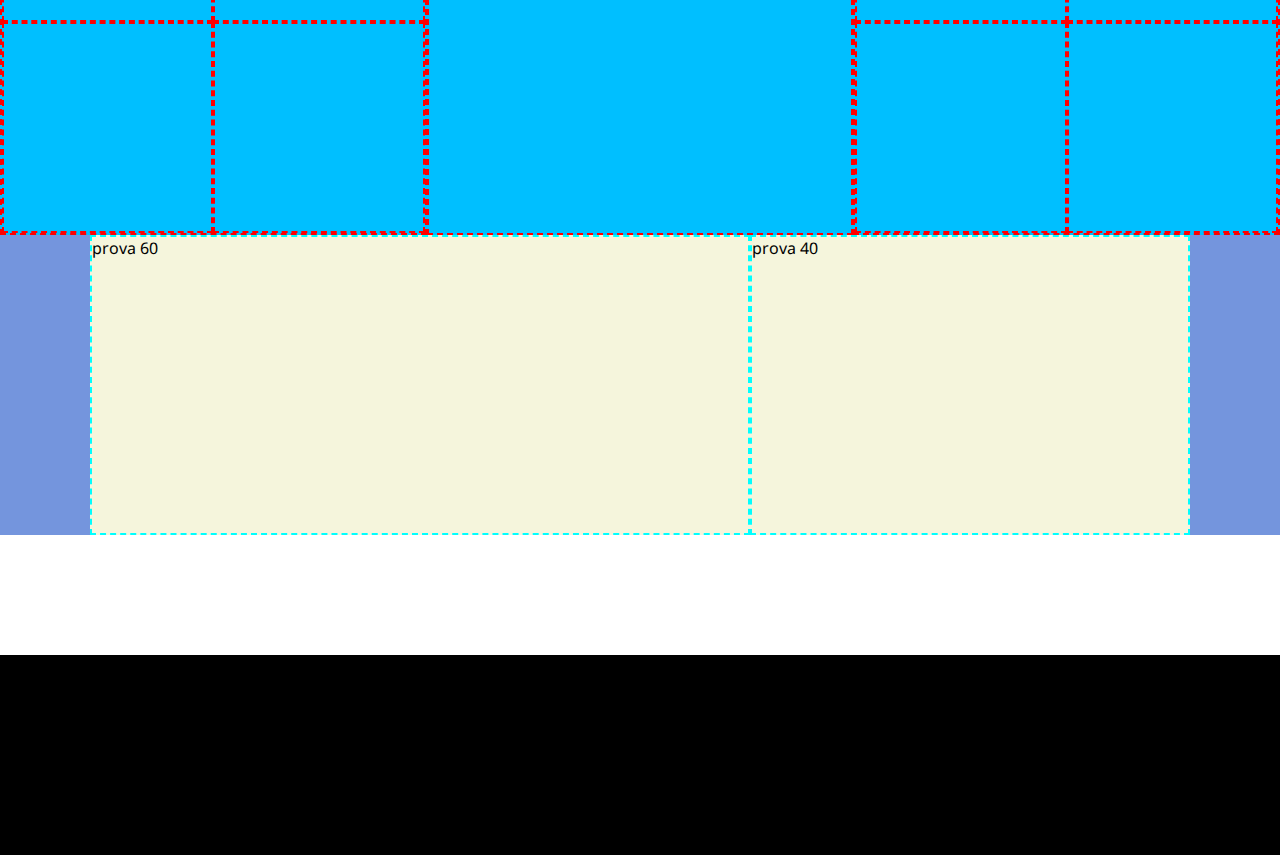
==== commit 719823b9: "- Completata sezione con 6 colonne - Fatta sezione 500k team" ====
--- a/index.html
+++ b/index.html
@@ -376,10 +376,27 @@
             </section>
 
             <section class id="find-partner">
+
                 <div class="container">
+
                     <div class="flex just-content ">
-                        <div class="width-60"></div>
-                        <div class="width-40"></div>
+
+                        <div class="width-60">
+
+                            <img src="img/partner.png" alt="Partner image">
+
+                        </div>
+
+                        <div class="width-40">
+                            <h2>
+                                Entra in contatto con un partner Dropbox
+                            </h2>
+                            <p>
+                                Trova un partner Dropbox e HelloSign di fiducia. Ottieni le soluzioni e i servizi necessari per raggiungere i tuoi obiettivi aziendali, tra cui implementazione, integrazione, gestione e supporto continui.
+                            </p>
+                            <a href="#" class="button button-border">Trova un partner</a>
+                        </div>
+
                     </div>
                 </div>
             </section>
@@ -387,21 +404,84 @@
             <section id="features">
                 <div class="container">
                     <h2 class="margin-bottom-50">
-                        Lorem ipsum dolor sit amet.
+                        Esegui più operazioni con Dropbox Business
                     </h2>
                     <div class="flex just-content">
-                        <div class="width-30"></div>
-                        <div class="width-30"></div>
-                        <div class="width-30"></div>
+                        <div class="width-30">
+                            <img src="img/business-feature-switching-tools.png" alt="Business immagine 1">
+                            <h3>
+                                Passa di meno da uno strumento all'altro
+                            </h3>
+                            <p class="margin-top-30">
+                                Porta a termine le attività quotidiane con un solo strumento. Crea, modifica e condividi contenuti cloud da Documenti, Fogli e Presentazioni di Google, file Microsoft Office e Dropbox Paper direttamente da Dropbox.
+                            </p>
+                        </div>
+                        <div class="width-30">
+                            <img src="img/business-feature-send-files-it.png" alt="Business immagine 2">
+                            <h3>
+                                Passa di meno da uno strumento all'altro
+                            </h3>
+                            <p class="margin-top-30">
+                                Porta a termine le attività quotidiane con un solo strumento. Crea, modifica e condividi contenuti cloud da Documenti, Fogli e Presentazioni di Google, file Microsoft Office e Dropbox Paper direttamente da Dropbox.
+                            </p>
+                        </div>
+                        <div class="width-30">
+                            <img src="img/business-feature-coordinate-it.png" alt="Business immagine 3">
+                            <h3>
+                                Passa di meno da uno strumento all'altro
+                            </h3>
+                            <p class="margin-top-30">
+                                Porta a termine le attività quotidiane con un solo strumento. Crea, modifica e condividi contenuti cloud da Documenti, Fogli e Presentazioni di Google, file Microsoft Office e Dropbox Paper direttamente da Dropbox.
+                            </p>
+                        </div>
                     </div>
                     <div class="flex just-content">
-                        <div class="width-30"></div>
-                        <div class="width-30"></div>
-                        <div class="width-30"></div>
-                    </div>
-                    
-                </div>
-
+                        <div class="width-30">
+                            <img src="img/business-feature-integrations-it.png" alt="Business immagine 4">
+                            <h3>
+                                Passa di meno da uno strumento all'altro
+                            </h3>
+                            <p class="margin-top-30">
+                                Porta a termine le attività quotidiane con un solo strumento. Crea, modifica e condividi contenuti cloud da Documenti, Fogli e Presentazioni di Google, file Microsoft Office e Dropbox Paper direttamente da Dropbox.
+                            </p>
+                        </div>
+                        <div class="width-30">
+                            <img src="img/business-feature-multi-device.png" alt="Business immagine 5">
+                            <h3>
+                                Passa di meno da uno strumento all'altro
+                            </h3>
+                            <p class="margin-top-30">
+                                Porta a termine le attività quotidiane con un solo strumento. Crea, modifica e condividi contenuti cloud da Documenti, Fogli e Presentazioni di Google, file Microsoft Office e Dropbox Paper direttamente da Dropbox.
+                            </p>
+                        </div>
+                        <div class="width-30">
+                            <img src="img/business-feature-security.png" alt="Business immagine 6">
+                            <h3>
+                                Passa di meno da uno strumento all'altro
+                            </h3>
+                            <p class="margin-top-30">
+                                Porta a termine le attività quotidiane con un solo strumento. Crea, modifica e condividi contenuti cloud da Documenti, Fogli e Presentazioni di Google, file Microsoft Office e Dropbox Paper direttamente da Dropbox.
+                            </p>
+                        </div>
+                    </div> 
+                </div>
+
+            </section>
+
+            <section>
+                <div class="container">
+                    <div class="container-500k">
+                        <h2 class="title">
+                            Più di 500.000 team utilizzano Dropbox Business
+                        </h2>
+
+                        <div class="info margin-top-30">
+                            <a href="#">
+                                Scopri di più sui nostri clienti
+                            </a>
+                        </div>
+                    </div>
+                 </div>
             </section>
 
             <section id="costumers">
--- a/css/style.css
+++ b/css/style.css
@@ -50,7 +50,11 @@
 }
 
 .margin-bottom-50 {
-    margin-bottom: 30px;
+    margin-bottom: 50px;
+}
+
+.margin-top-30 {
+    margin-top: 30px;
 }
 
 .button {
@@ -65,6 +69,10 @@
     color: white;
 }
 
+.button-border {
+    border: 1px solid black;
+}
+
 .col-4 {
     flex-basis: calc((100% / 12) * 4);
 }
@@ -75,6 +83,12 @@
 
 .strong {
     font-weight: bold;
+}
+
+#full-background {
+    background-color: rgb(116, 149, 221);
+    width: 100vw;
+    margin-top: 0;
 }
 
 /* HEADER */
@@ -149,7 +163,7 @@
 }
 
 h2 {
-    font-size: 35px;
+    font-size: 30px;
 }
 
 h3 {
@@ -226,9 +240,9 @@
     height: 0;
     width: 40px;
     color: gray;
-}
-
-.row-1 {
+}                   /* FINE SECTION 1 MAIN (3 COLONNE) */
+
+.row-1 {            /* INIZIO SECTION UFFICIO VENDITE */
     text-align: center;
     border-bottom: 1px solid gray;
     padding: 5px;
@@ -241,7 +255,12 @@
 }
 
 .paragraph {
-padding: 20px;
+    padding: 20px;
+    max-width: 750px;
+}                   /* FINE SECTION UFFICIO VENDITE */
+
+.container-500k {
+    max-width: 500px;
 }
 
 #costumers {
@@ -260,17 +279,11 @@
 }
 
 #features .flex > div {
-    min-height: 400px;
+    margin-bottom: 50px;
 }
 
 #find-partner .flex > div {
     min-height: 400px;
-}
-
-#full-background {
-    background-color: rgb(116, 149, 221);
-    width: 100vw;
-    margin-top: 0;
 }
 
 /* FOOTER */
--- a/css/debug.css
+++ b/css/debug.css
@@ -12,9 +12,9 @@
     background-color: cornflowerblue;
 }
 
-.debug main .container {
+/* .debug main .container {
     min-height: 300px;
-}
+} */
 
 /* .debug main > section {
     padding: 30px 0;
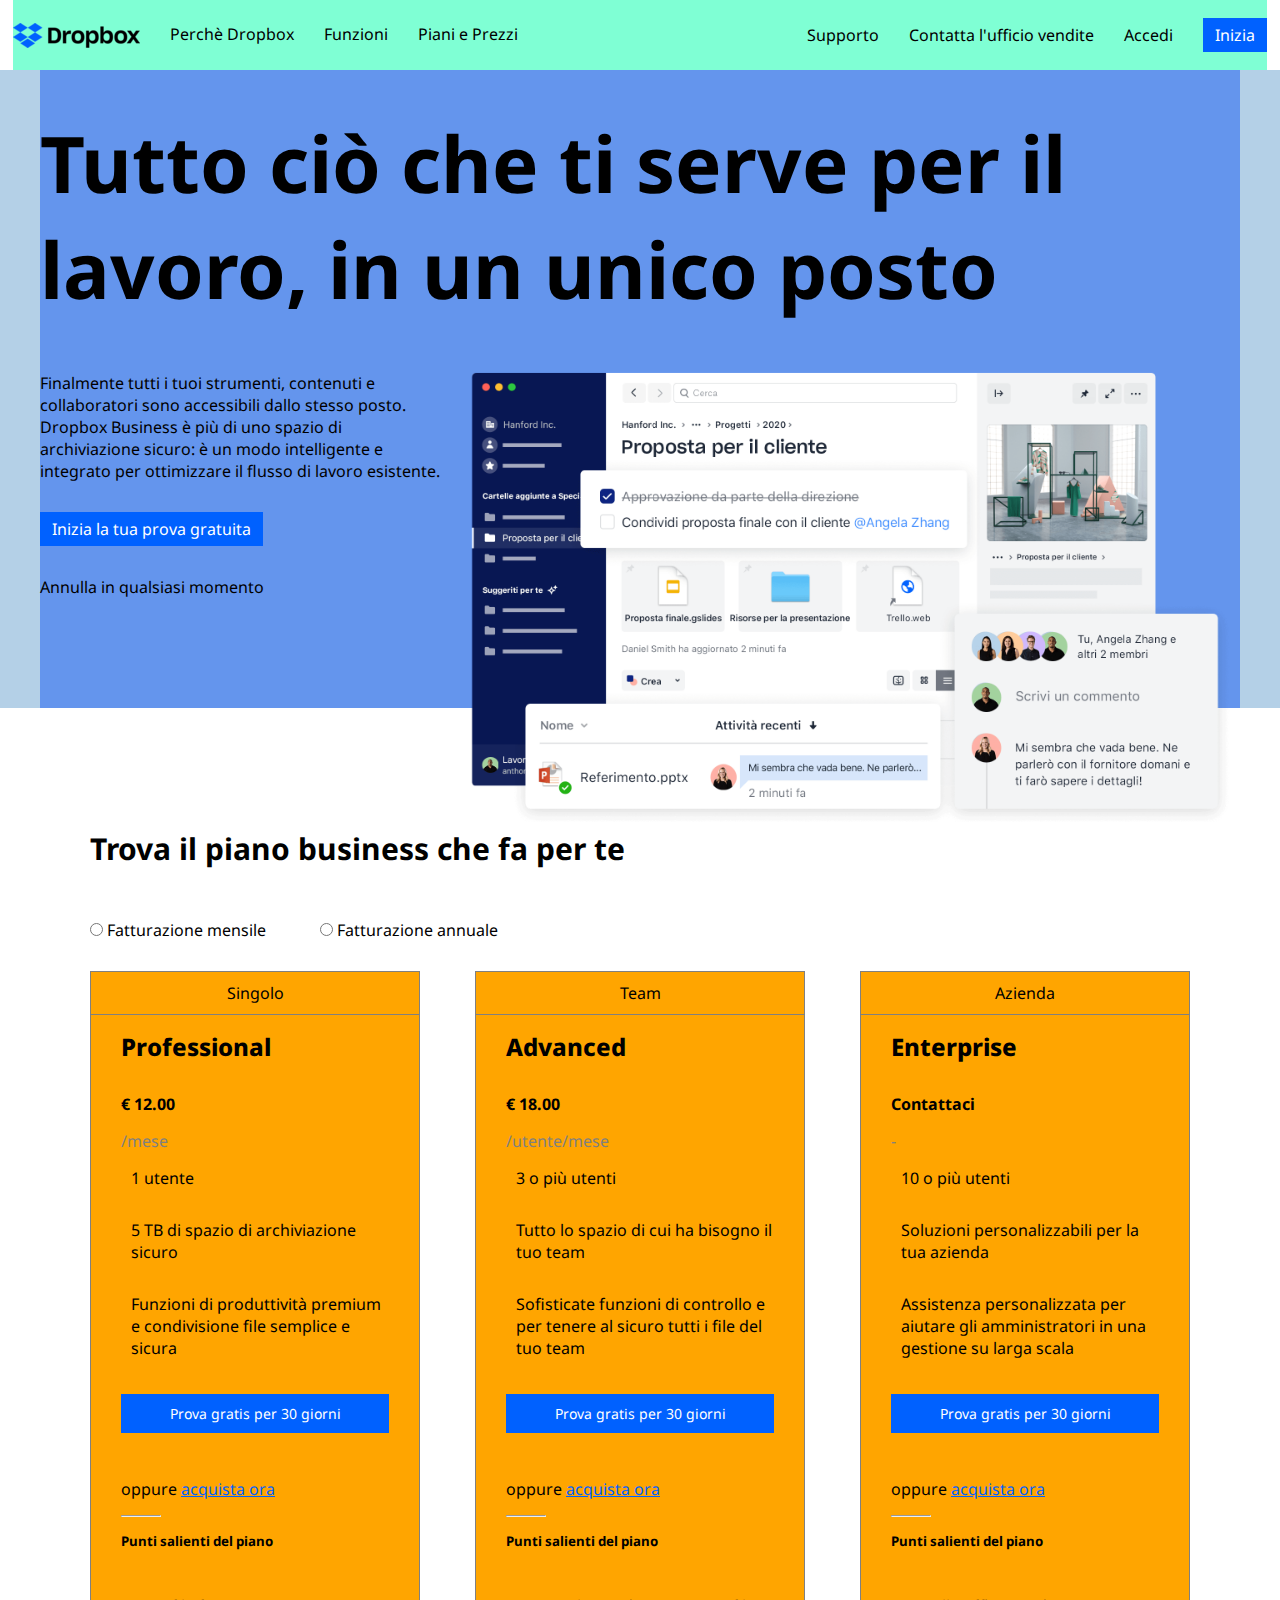
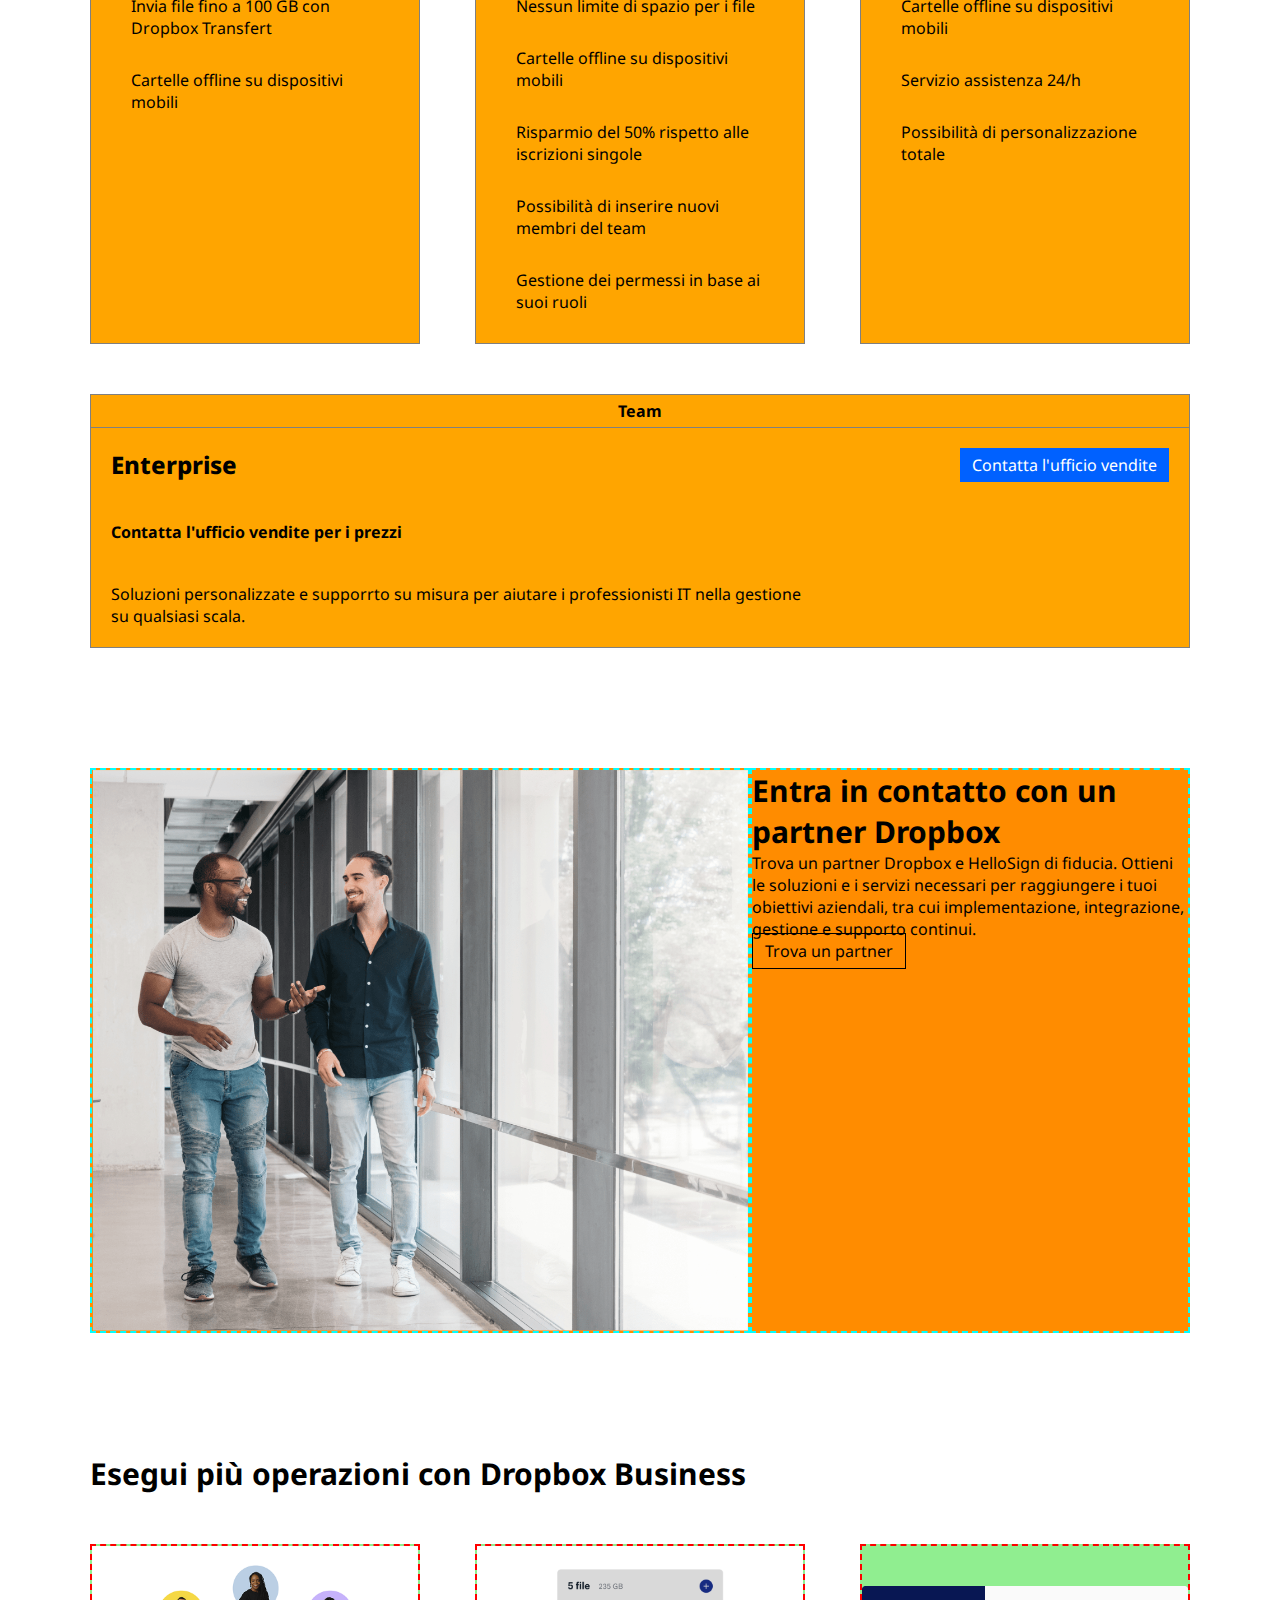
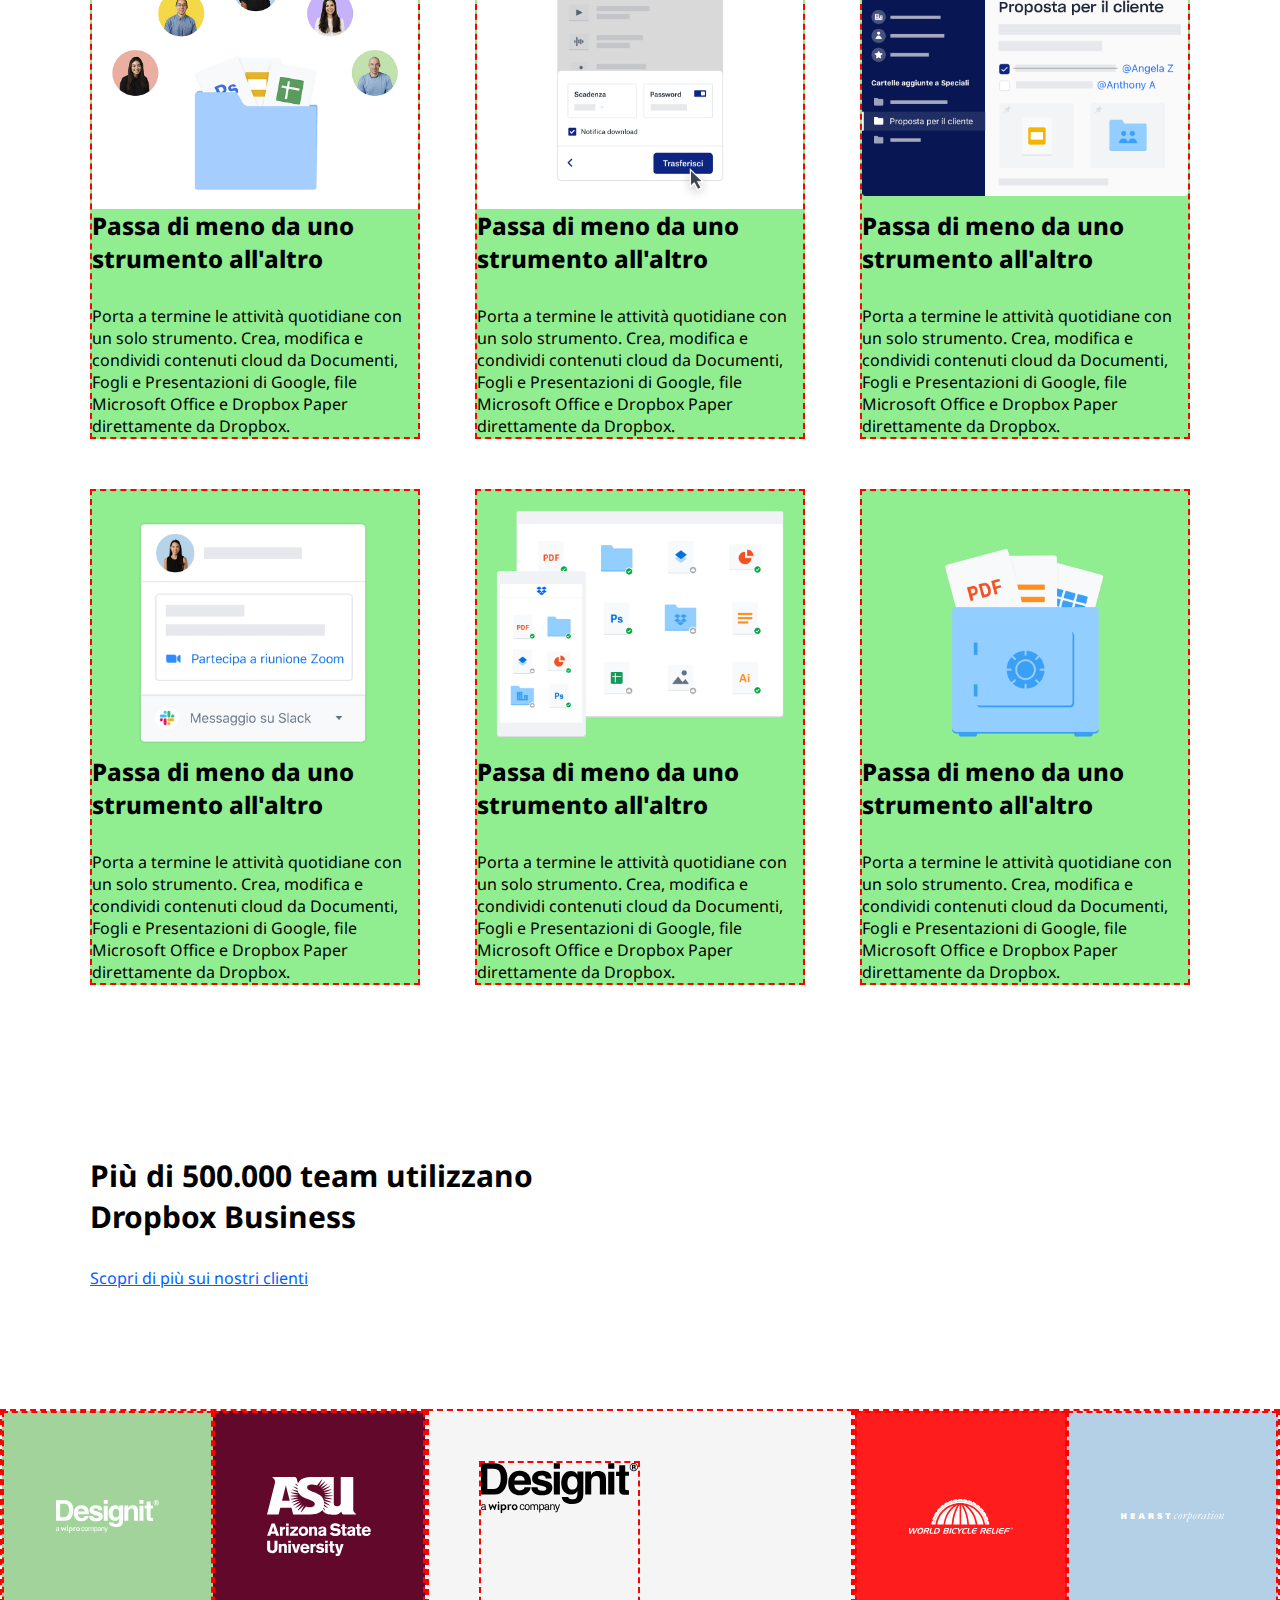
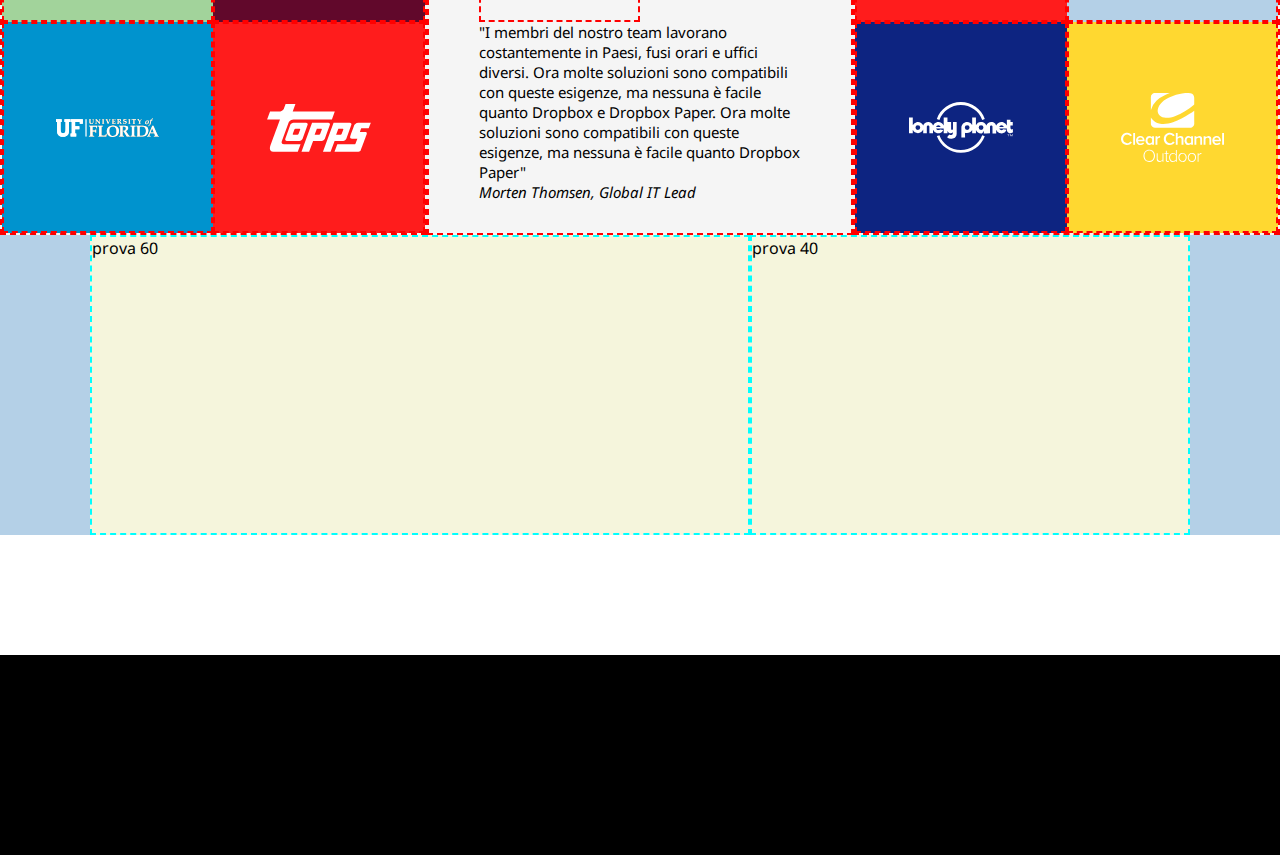
==== commit 83f1bd20: "Completata sezione "costumers"" ====
--- a/index.html
+++ b/index.html
@@ -28,7 +28,7 @@
                 
                 <div class="nav-sx flex">   <!--Inizio parte SX del Nav-->
 
-                    <figure class="logo">
+                    <figure class="logo-header">
                         <a href="intex.html">
                             <img src="img/logo-small.png" alt="logo Dropbox">
                         </a>
@@ -486,21 +486,62 @@
 
             <section id="costumers">
                 <div class="big-box flex just-content flex-wrap">
-                    <div></div>
-                    <div></div>
-                    <div></div>
-                    <div></div>
-                </div>
-
-                <div class="big-box flex just-content flex-wrap">
+                    <div class="center-logo flex bg-lightgreen">
+                        <figure class="logo">
+                            <img src="img/designit.svg" alt="Designit">
+                        </figure>
+                    </div>
+                    <div class="center-logo flex bg-bordeux">
+                        <figure class="logo">
+                            <img src="img/arizona_state_university.svg" alt="arizona state university">
+                        </figure>
+                    </div>
+                    <div class="center-logo flex bg-lightbluesky">
+                        <figure class="logo">
+                            <img src="img/university_of_florida.svg" alt="university of florida">
+                        </figure>
+                    </div>
+                    <div class="center-logo flex bg-red">
+                        <figure class="logo">
+                            <img src="img/topps.svg" alt="topps">
+                        </figure>
+                    </div>
+                </div>
+
+                <div class="big-box just-content row team-view">
+                    <div class="logo-main">
+                        <img src="img/designit.svg" alt="Designit logo">
+                    </div>
+                    <p class="quote">
+                            "I membri del nostro team lavorano costantemente in Paesi, fusi orari e uffici diversi. Ora molte soluzioni sono compatibili con queste esigenze, ma nessuna è facile quanto Dropbox e Dropbox Paper. Ora molte soluzioni sono compatibili con queste esigenze, ma nessuna è facile quanto Dropbox Paper"
+                    </p>
+                    <address class="quote-author">
+                        Morten Thomsen, Global IT Lead
+                    </address>
+                </div>
+
+                <div class="big-box just-content row">
+                    <div class="center-logo flex bg-red">
+                        <figure class="logo">
+                            <img src="img/world_bicycle_relief.svg" alt="world bicycle relief">
+                        </figure>
+                    </div>
+                    <div class="center-logo flex bg-lightblue">
+                        <figure class="logo">
+                            <img src="img/hearst_corp.svg" alt="hearst corp">
+                        </figure>
+                    </div>
+                    <div class="center-logo flex bg-darkblue">
+                        <figure class="logo">
+                            <img src="img/lonely_planet.svg" alt="lonely planet">
+                        </figure>
+                    </div>
                     
-                </div>
-
-                <div class="big-box flex just-content flex-wrap">
-                    <div></div>
-                    <div></div>
-                    <div></div>
-                    <div></div>
+                    <div class="center-logo flex bg-yellow">
+                        <figure class="logo">
+                            <img src="img/clear_channel.svg" alt="Designit">
+                        </figure>
+                    </div>
                 </div>
             </section>
 
--- a/css/style.css
+++ b/css/style.css
@@ -86,9 +86,42 @@
 }
 
 #full-background {
-    background-color: rgb(116, 149, 221);
+    background-color: #b4d0e7;
     width: 100vw;
     margin-top: 0;
+}
+
+.bg-red {
+    background-color: #ff1c1c;
+}
+
+.bg-lightblue {
+    background-color: #b4d0e7;
+}
+
+.bg-lightgreen {
+    background-color: #a2d39b;
+}
+
+.bg-bordeux {
+    background-color: #61082b;
+}
+
+.bg-yellow {
+    background-color: #ffd830;
+}
+
+.bg-lightbluesky {
+    background-color: #0093ce;
+}
+
+.bg-darkblue {
+    background-color: #0d2481;
+}
+
+.logo {
+    width: 50%;
+    filter: invert(1);
 }
 
 /* HEADER */
@@ -119,7 +152,7 @@
     gap: 30px;
 }
 
-.logo {
+.logo-header {
     margin-right: 30px;
 }
 
@@ -271,12 +304,22 @@
 .big-box {
     width: calc(100% / 3);
     height: calc(100vw / 3);
+    background-color: #f5f5f5;
 }
 
 .big-box > div {
     width: 50%;
     height: 50%;
 }
+.center-logo {
+    justify-content: center;
+    align-items: center;
+}
+
+.team-view {
+    padding: 50px;
+    font-size: 15px;
+}
 
 #features .flex > div {
     margin-bottom: 50px;
--- a/css/debug.css
+++ b/css/debug.css
@@ -47,12 +47,11 @@
 }
 
 .debug .big-box {
-    background-color: deepskyblue;
+    /* background-color: deepskyblue; */
     border: 2px dashed red;
 }
 
 .debug .big-box > div {
-    background-color: deepskyblue;
     border: 2px dashed red;
 }
 
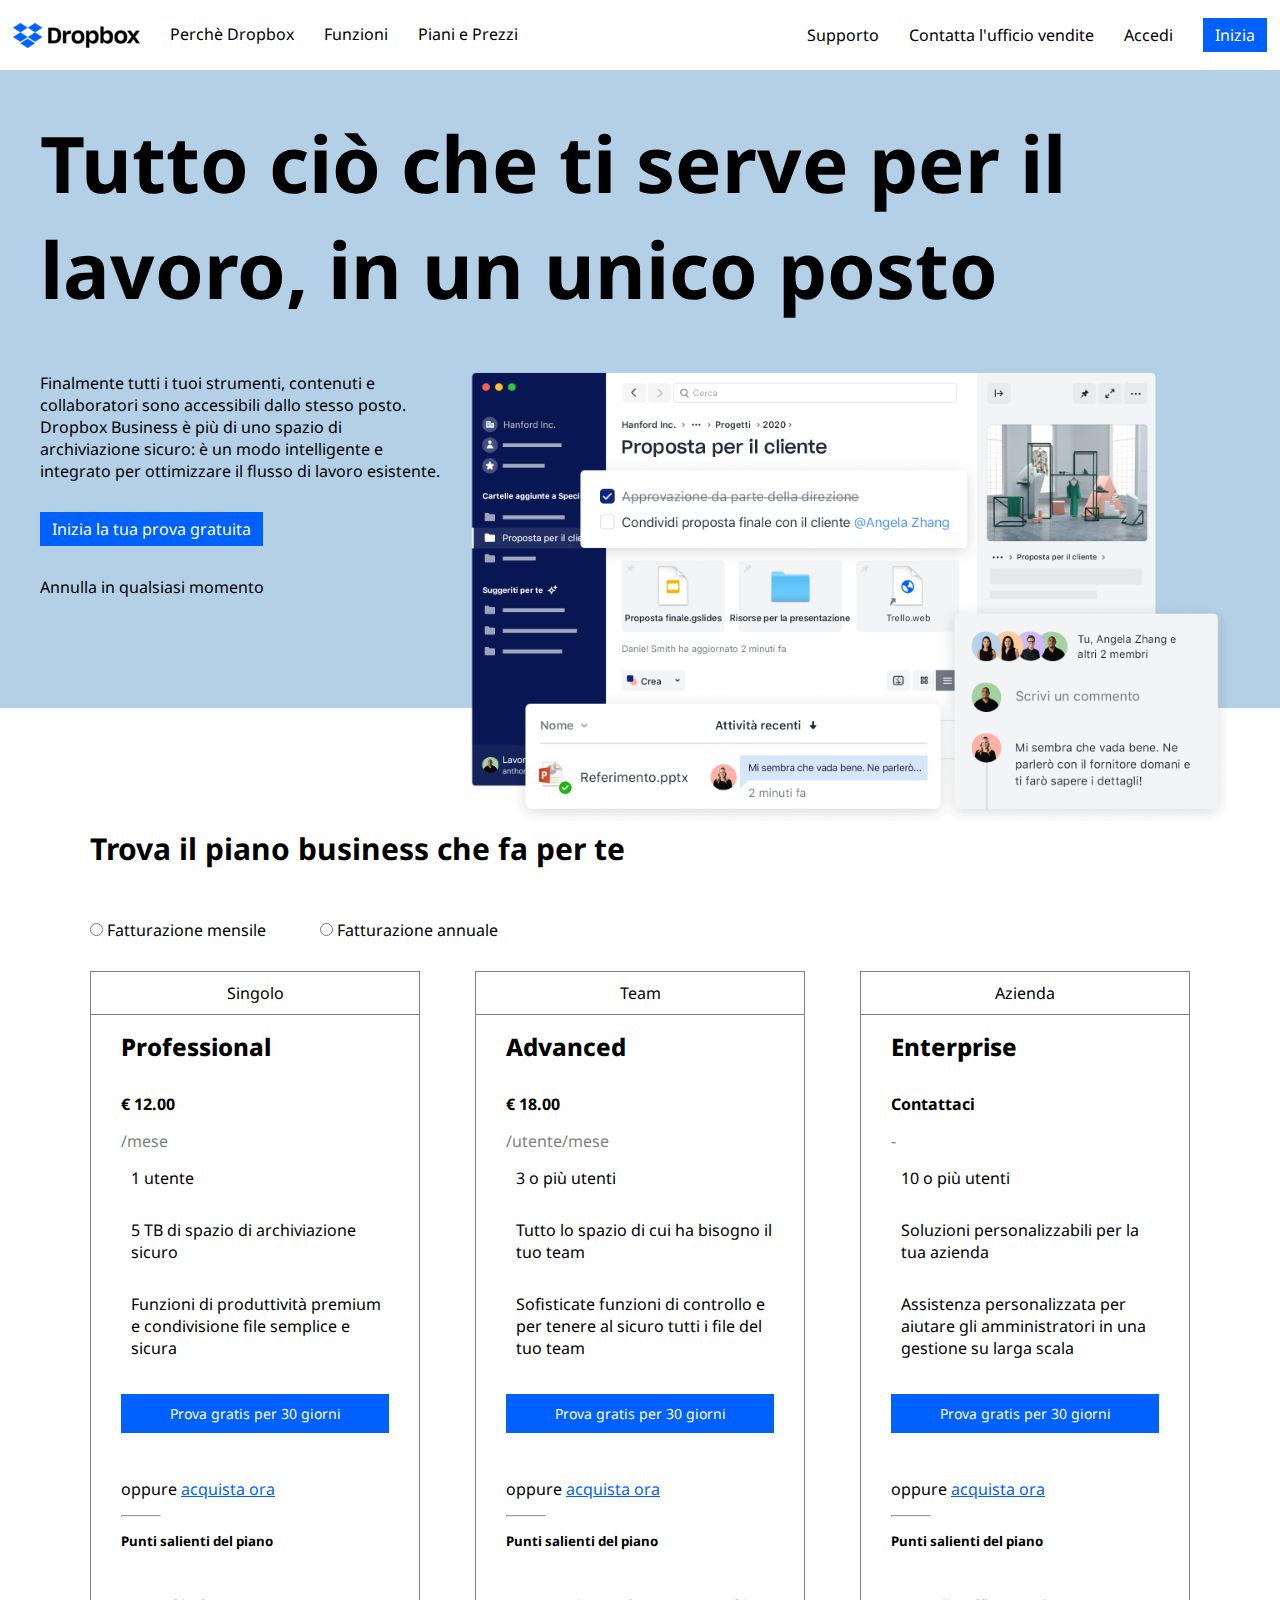
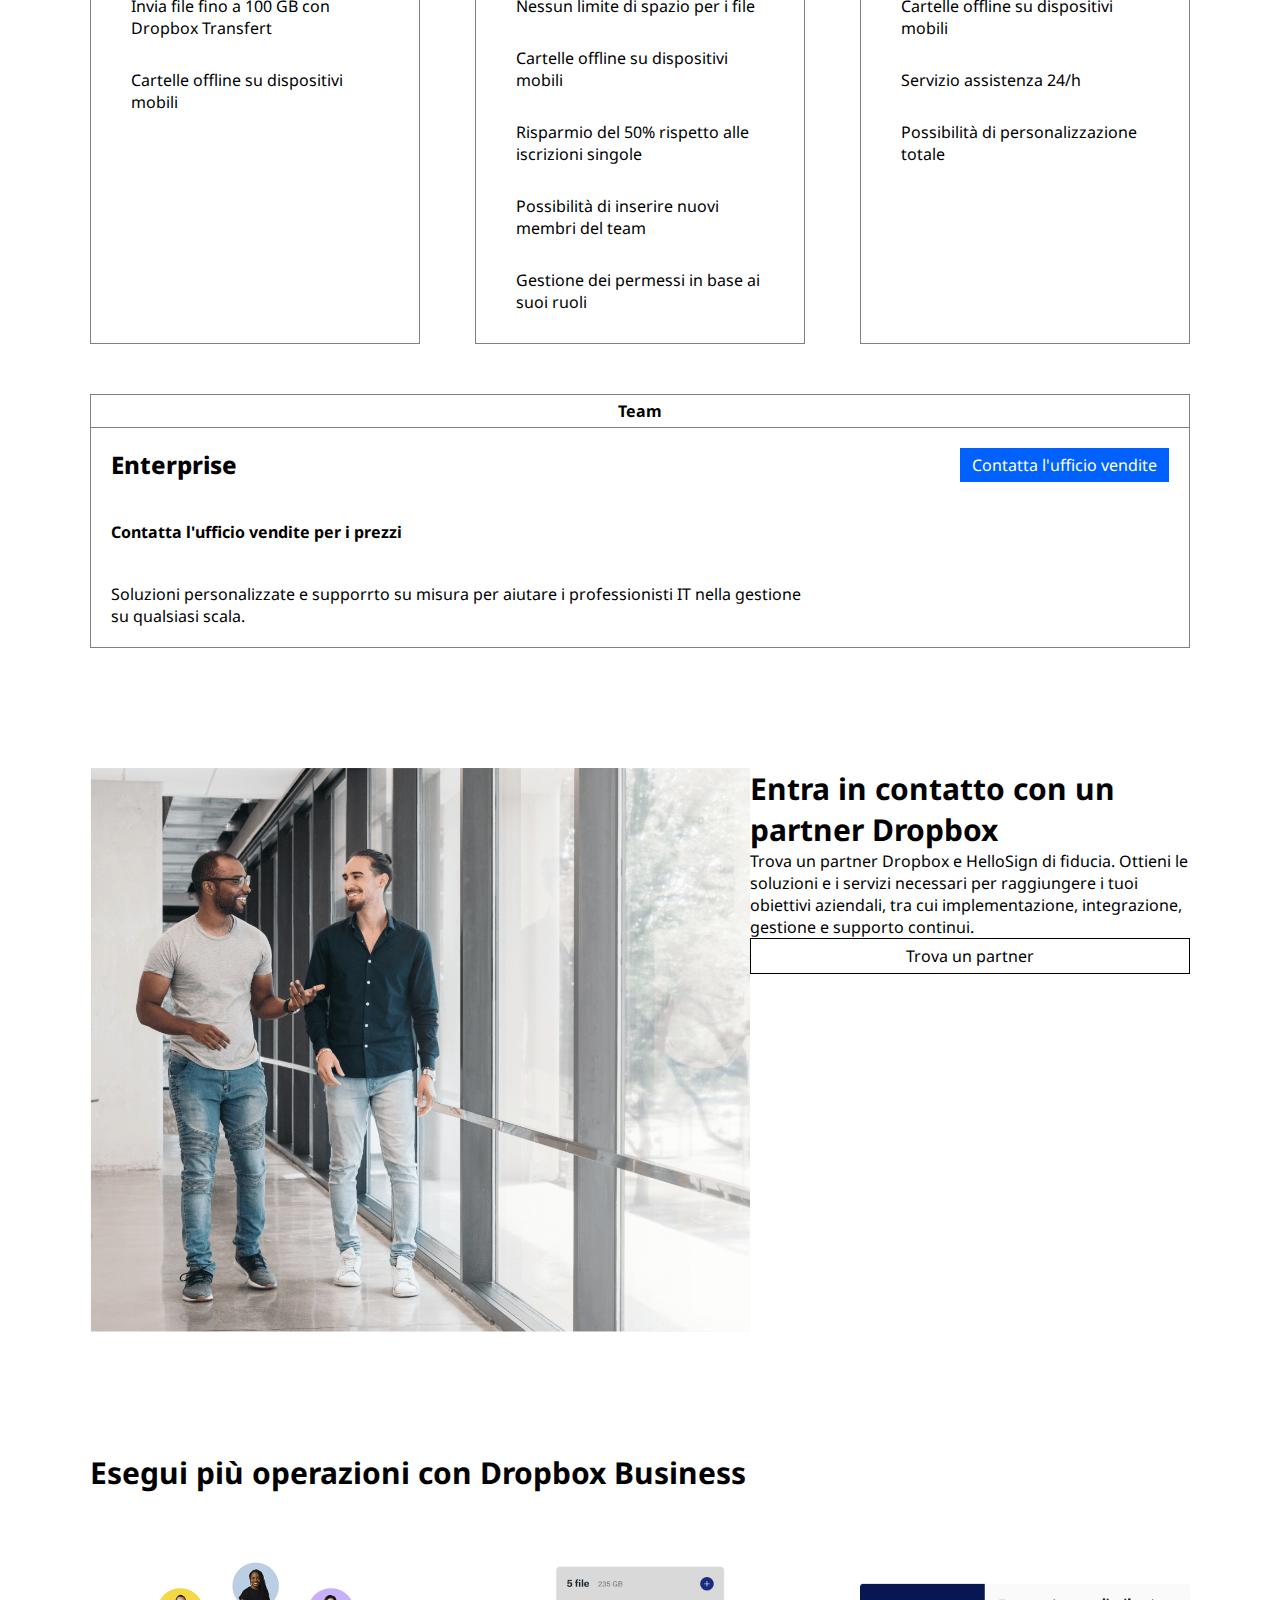
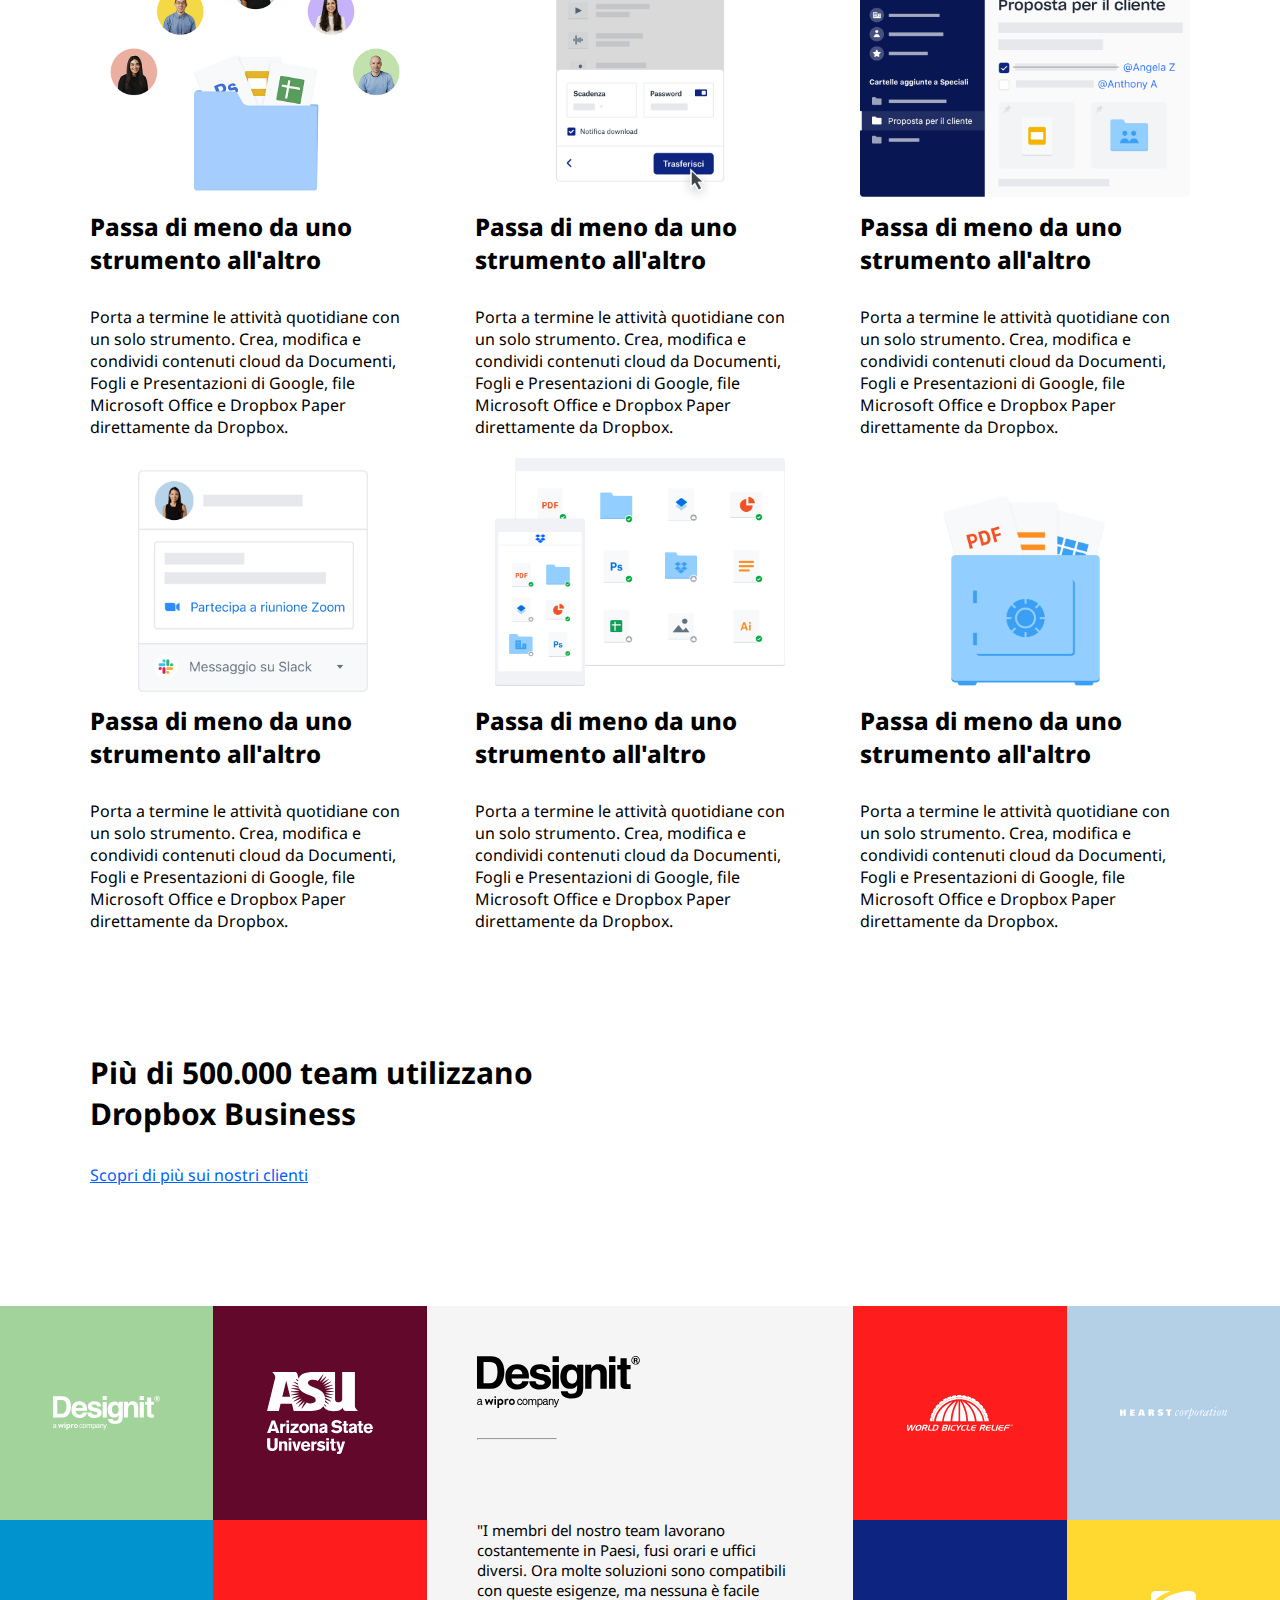
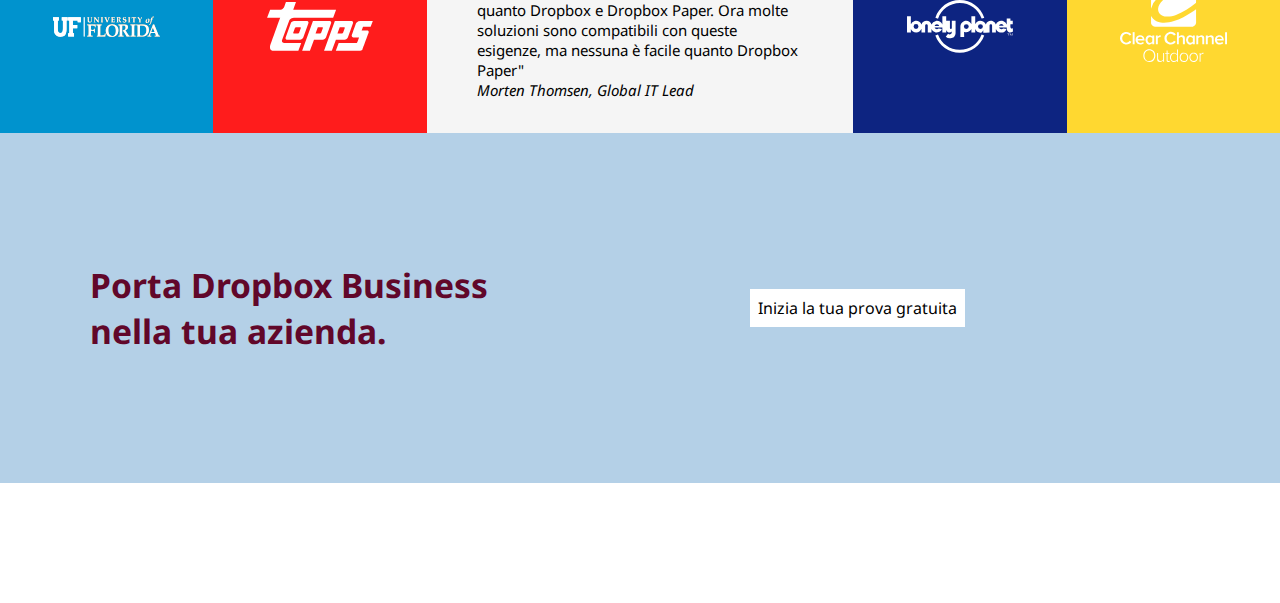
==== commit 2ad62958: "Aggiunta section attaccata ai "customers"" ====
--- a/index.html
+++ b/index.html
@@ -20,7 +20,7 @@
 
     </head >
 
-    <body class="debug">
+    <body>
                             <!-- ********** INIZIO HEADER ********** -->
         <header id="main-header">
 
@@ -511,7 +511,11 @@
                 <div class="big-box just-content row team-view">
                     <div class="logo-main">
                         <img src="img/designit.svg" alt="Designit logo">
-                    </div>
+
+                        <hr class="hr-2">
+
+                    </div>
+                    
                     <p class="quote">
                             "I membri del nostro team lavorano costantemente in Paesi, fusi orari e uffici diversi. Ora molte soluzioni sono compatibili con queste esigenze, ma nessuna è facile quanto Dropbox e Dropbox Paper. Ora molte soluzioni sono compatibili con queste esigenze, ma nessuna è facile quanto Dropbox Paper"
                     </p>
@@ -536,7 +540,7 @@
                             <img src="img/lonely_planet.svg" alt="lonely planet">
                         </figure>
                     </div>
-                    
+
                     <div class="center-logo flex bg-yellow">
                         <figure class="logo">
                             <img src="img/clear_channel.svg" alt="Designit">
@@ -547,9 +551,15 @@
 
             <section class id="full-background">
                 <div class="container">
-                    <div class="flex just-content ">
-                        <div class="width-60">prova 60</div>
-                        <div class="width-40">prova 40</div>
+                    <div class="min-height-350 flex just-content">
+                        <div class="width-60 flex just-content align-center">
+                            <h2 class="h2-red">
+                                Porta Dropbox Business nella tua azienda.
+                            </h2>
+                        </div>
+                        <div class="width-40  flex just-content align-center">
+                            <a href="#" class="button button-normal">Inizia la tua prova gratuita</a>
+                        </div>
                     </div>
                 </div>
             </section>
--- a/css/style.css
+++ b/css/style.css
@@ -33,6 +33,10 @@
     justify-content: space-between;
 }
 
+.align-center {
+    align-items: center;
+}
+
 .width-30 {
     width: 30%;
 }
@@ -47,6 +51,10 @@
 
 .width-100 {
     width: 100%;
+}
+
+.min-height-350 {
+    min-height: 350px;
 }
 
 .margin-bottom-50 {
@@ -71,6 +79,7 @@
 
 .button-border {
     border: 1px solid black;
+    display: block;
 }
 
 .col-4 {
@@ -127,10 +136,11 @@
 /* HEADER */
 #main-header {
     position: fixed;
-    z-index: 30px;
+    z-index: 30;
     top: 0;
     left: 0;
     width: 100%;
+    background-color: white;
 }
 
 .main-nav {
@@ -287,6 +297,11 @@
     align-items: center;
 }
 
+.hr-2 {
+    margin-top: 30px;
+    width: 80px;
+}
+
 .paragraph {
     padding: 20px;
     max-width: 750px;
@@ -321,12 +336,16 @@
     font-size: 15px;
 }
 
-#features .flex > div {
-    margin-bottom: 50px;
-}
-
-#find-partner .flex > div {
-    min-height: 400px;
+.h2-red {
+    max-width: 400px;
+    font-size: 2.1em;
+    color: #61072a;
+    cursor: pointer;
+}
+
+.button-normal {
+    background-color: white;
+    padding: 8px;
 }
 
 /* FOOTER */
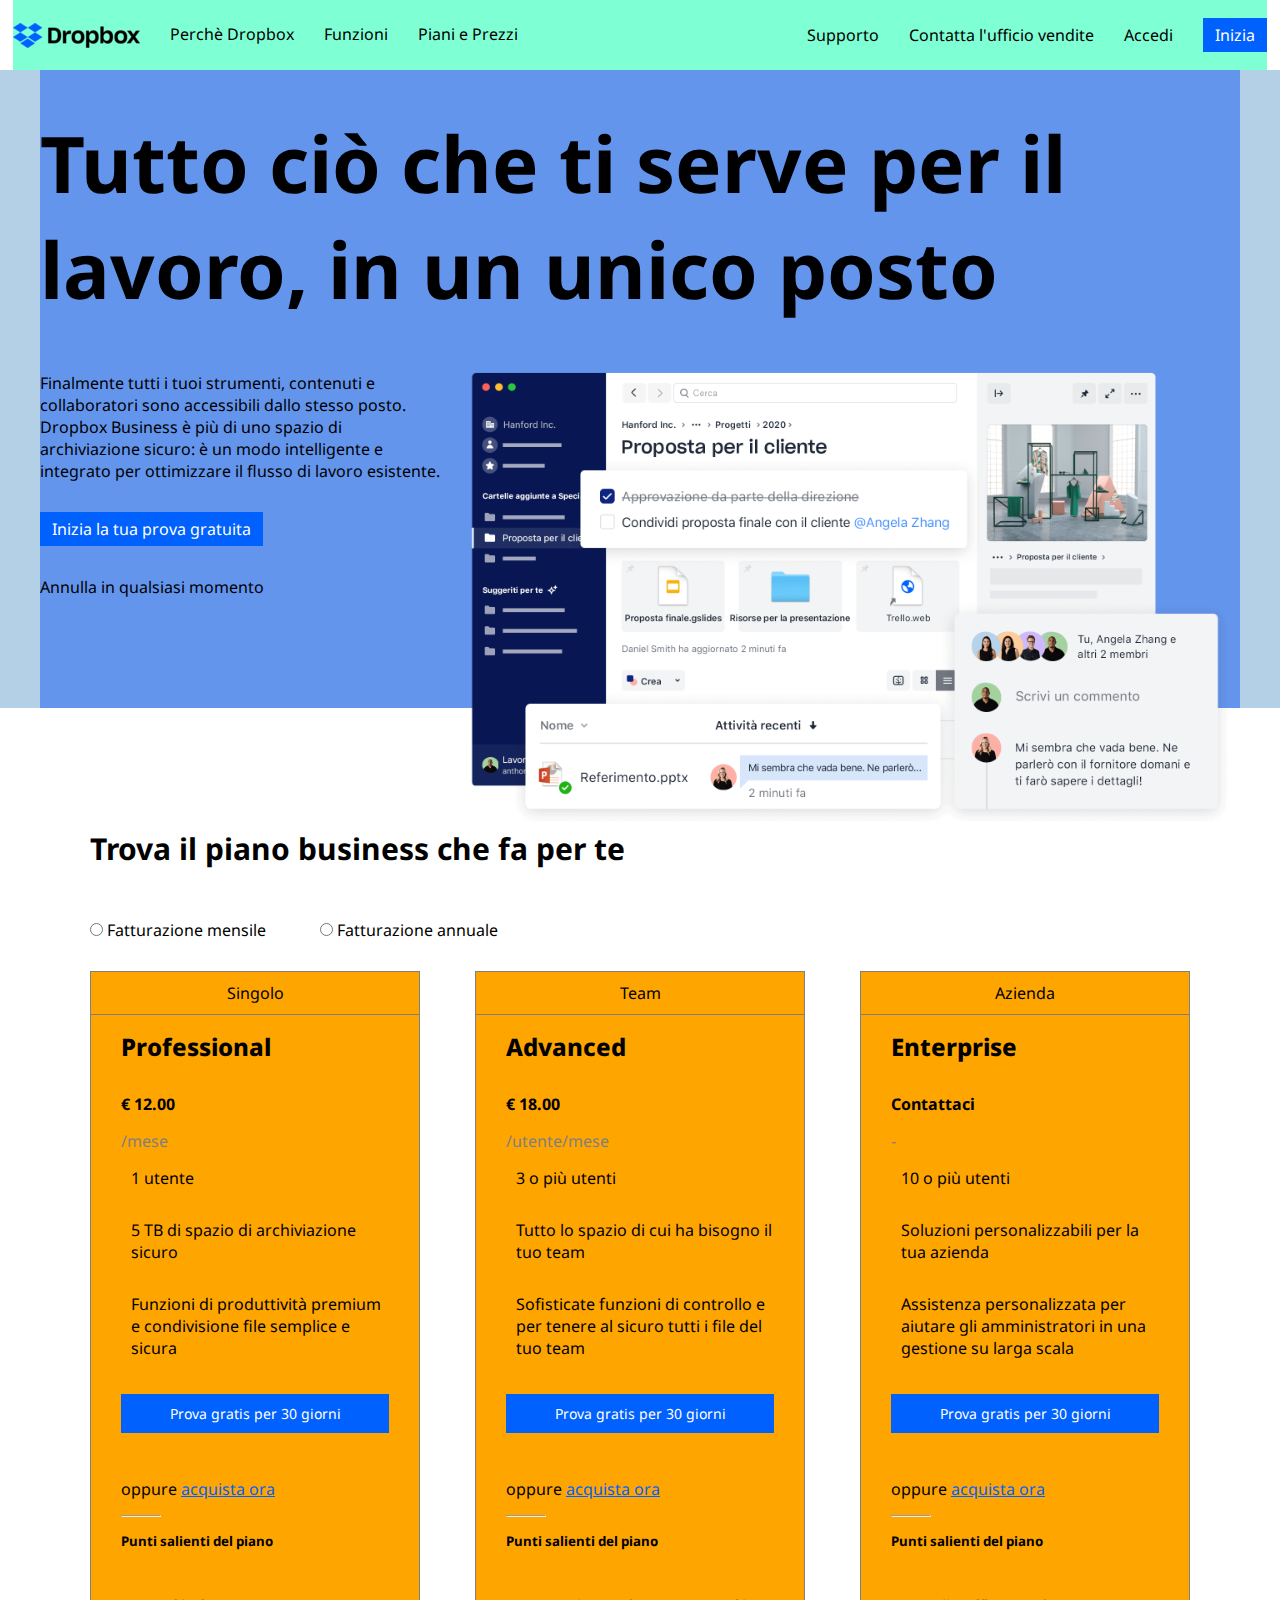
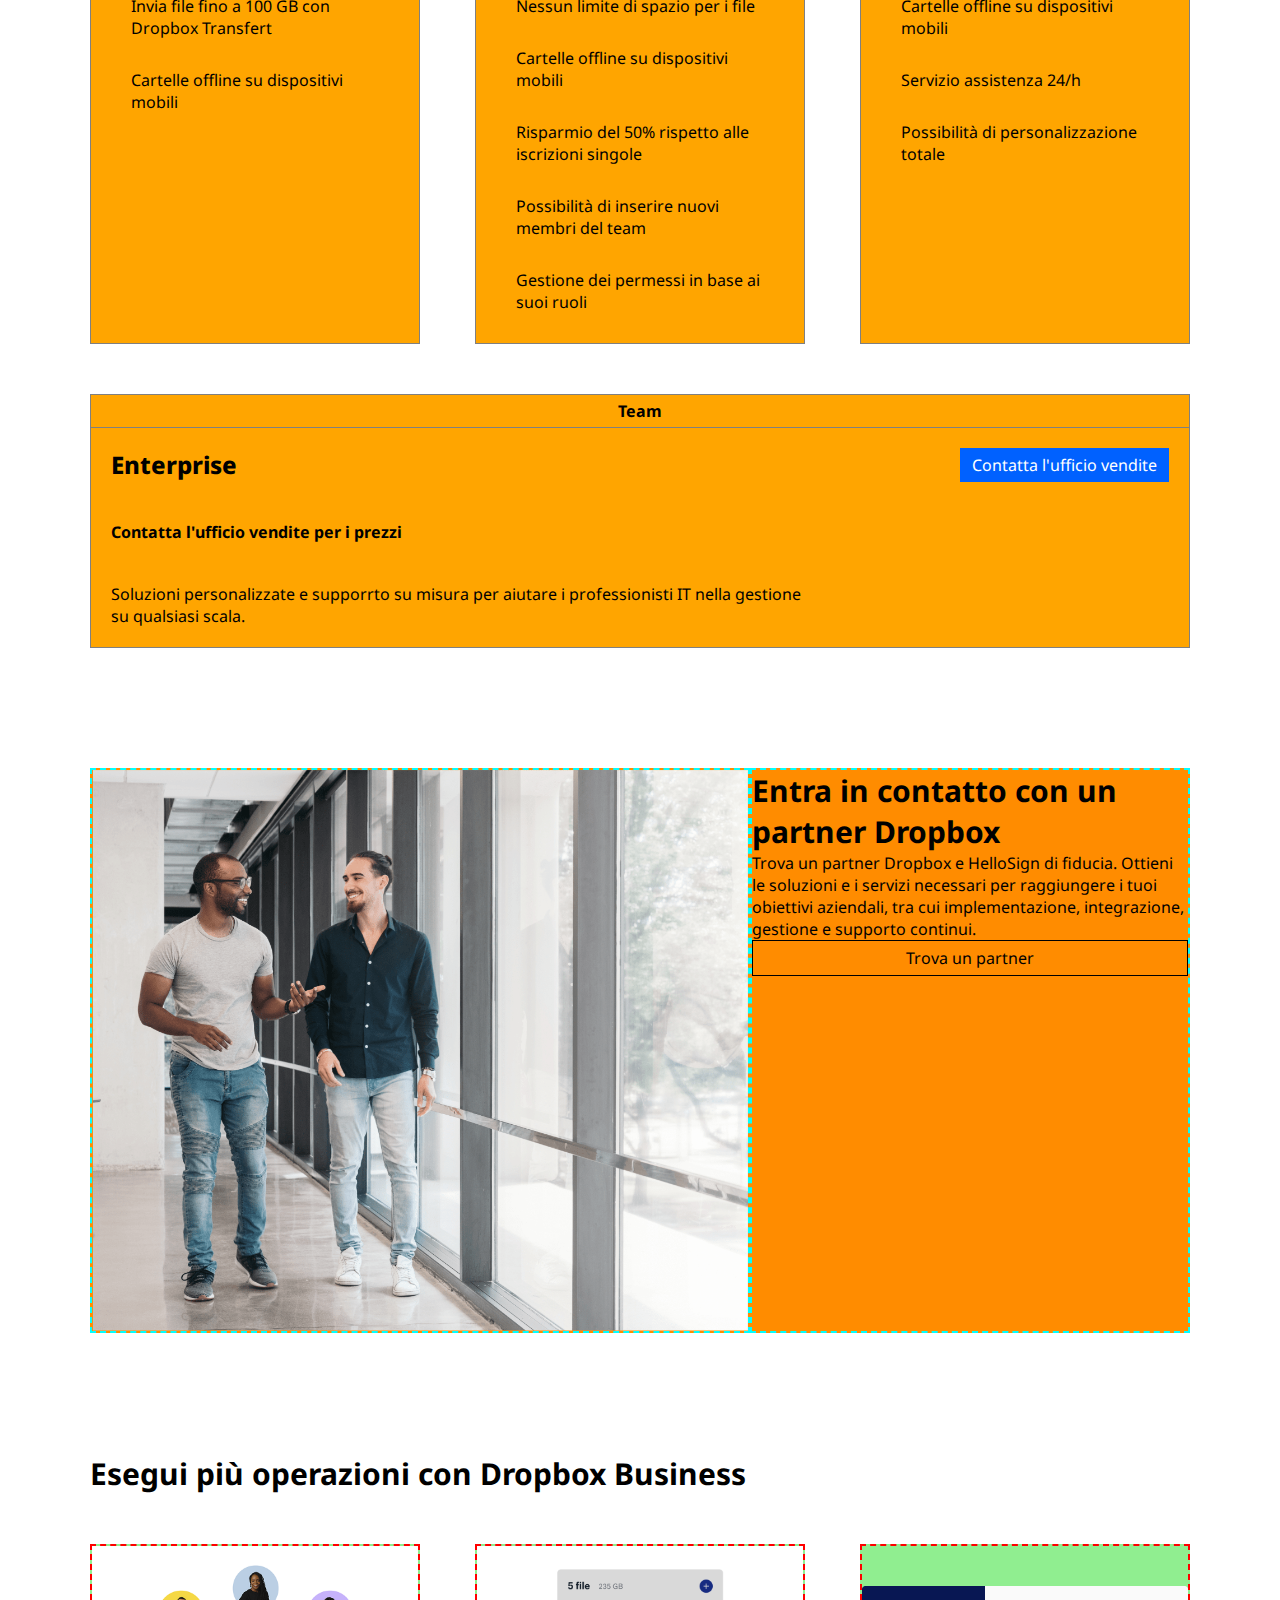
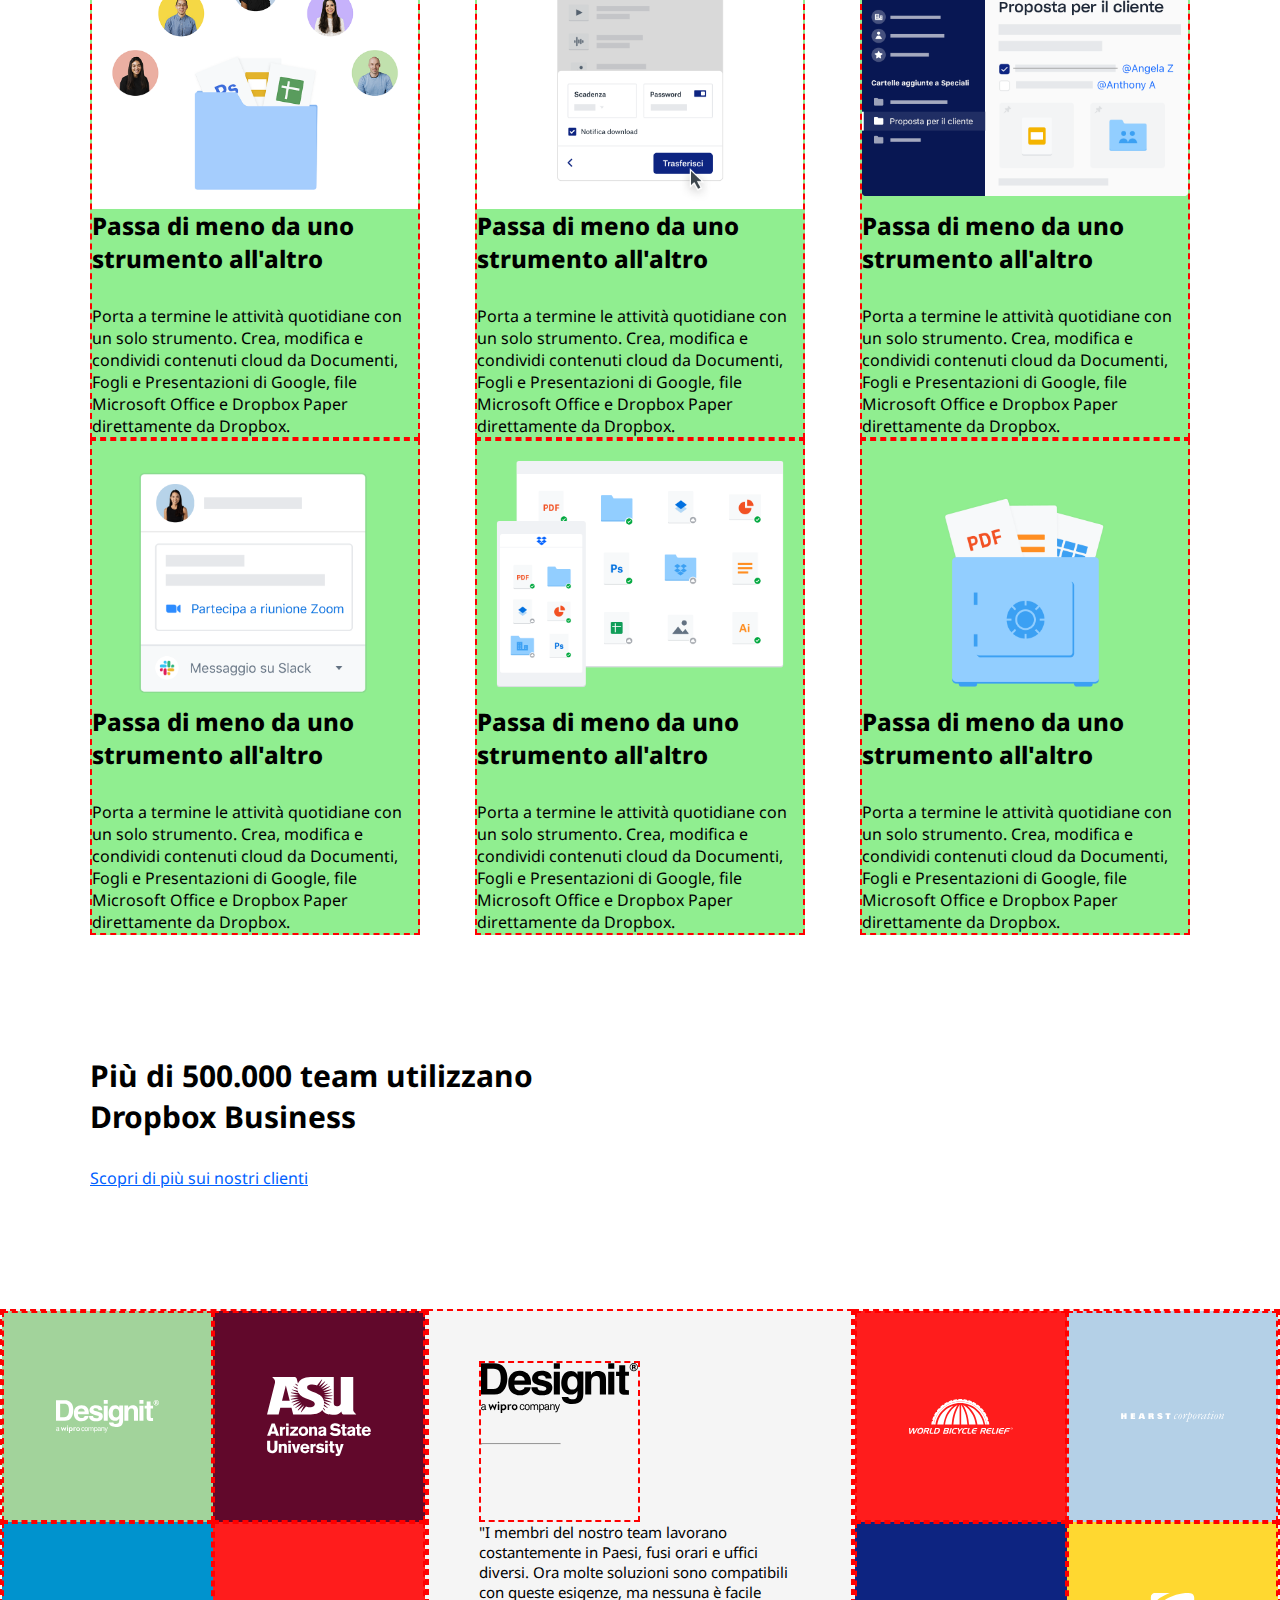
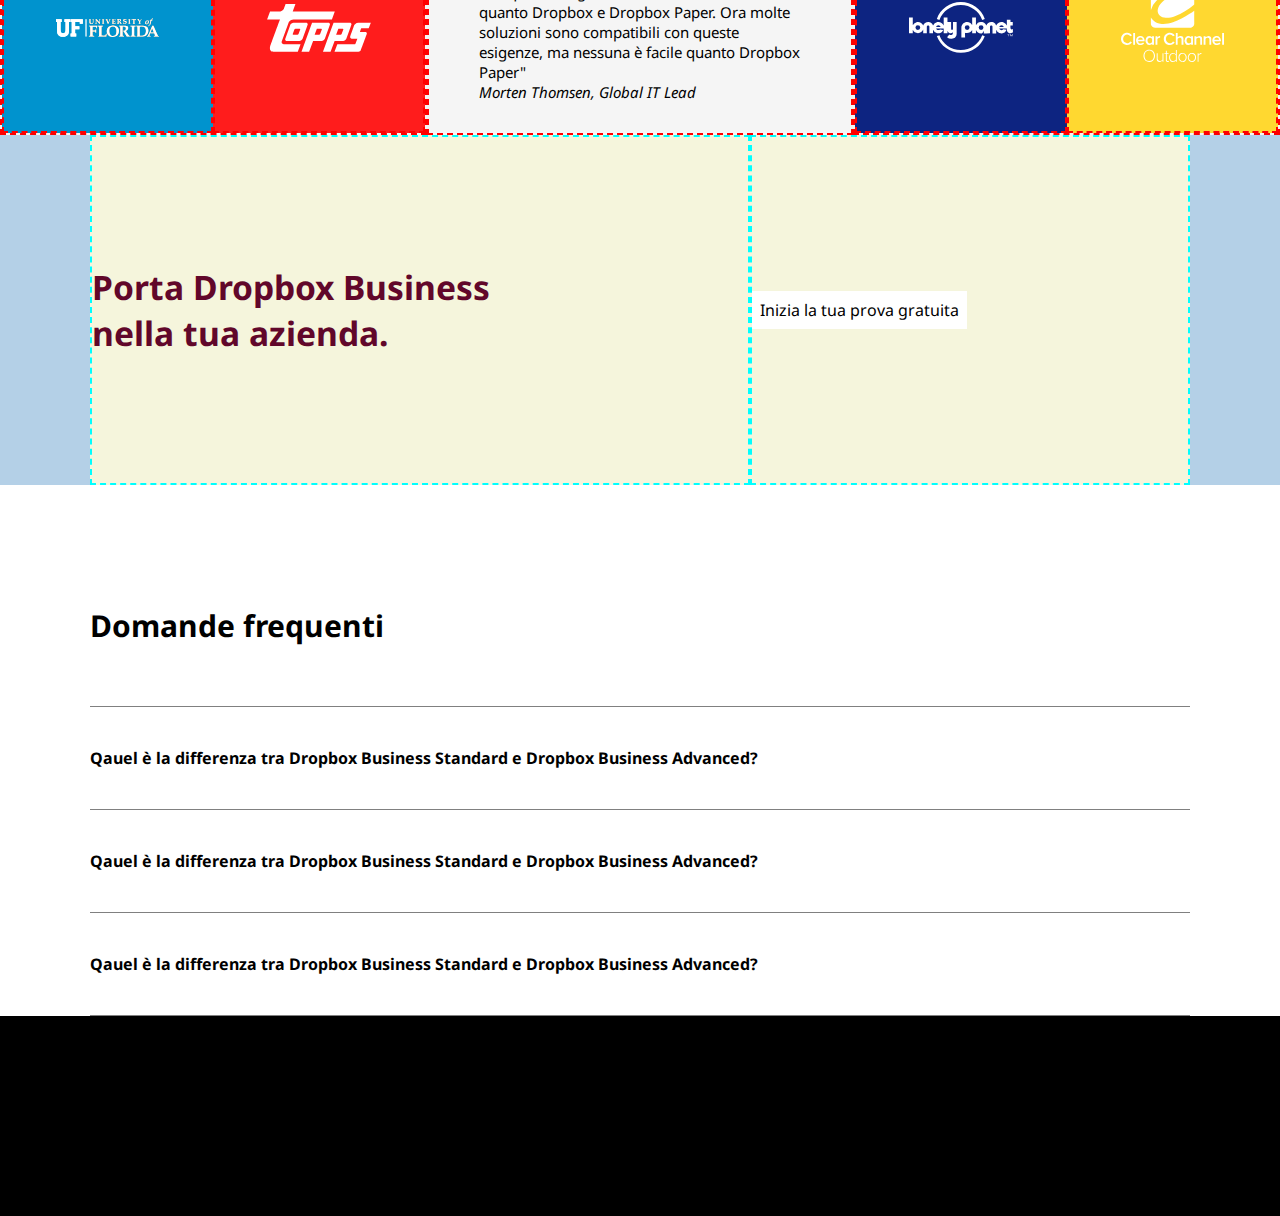
==== commit 6b12441d: "Aggiunta sezione "Domande frequenti"" ====
--- a/index.html
+++ b/index.html
@@ -20,7 +20,7 @@
 
     </head >
 
-    <body>
+    <body class="debug">
                             <!-- ********** INIZIO HEADER ********** -->
         <header id="main-header">
 
@@ -564,15 +564,45 @@
                 </div>
             </section>
 
-            <section>
+            <section class="section faq">
                 <div class="container">
-                    <div>
-                        <h2></h2>
-                    </div>
-
-                    <div>
-
-                    </div>
+                    <h2 class="title-faq">
+                        Domande frequenti
+                    </h2>
+
+                    <ul class="faq-list">
+                        <li class="flex just-content">
+                            <span class="strong just">
+                                Qauel è la differenza tra Dropbox Business Standard e Dropbox Business Advanced?
+                            </span>
+
+                            <span>
+                                <i class="fa-solid fa-chevron-down"></i>
+                            </span>
+                        </li>
+
+                        <li class="flex just-content">
+                            <span class="strong">
+                                Qauel è la differenza tra Dropbox Business Standard e Dropbox Business Advanced?
+                            </span>
+
+                            <span>
+                                <i class="fa-solid fa-chevron-down"></i>
+                            </span>
+                        </li>
+
+                        <li class="border-list flex just-content">
+                            <span class="strong">
+                                Qauel è la differenza tra Dropbox Business Standard e Dropbox Business Advanced?
+                            </span>
+
+                            <span>
+                                <i class="fa-solid fa-chevron-down"></i>
+                            </span>
+                        </li>
+
+                        
+                    </ul>
                 </div>
             </section>
 
--- a/css/style.css
+++ b/css/style.css
@@ -96,7 +96,7 @@
 
 #full-background {
     background-color: #b4d0e7;
-    width: 100vw;
+    width: 100%;
     margin-top: 0;
 }
 
@@ -341,6 +341,7 @@
     font-size: 2.1em;
     color: #61072a;
     cursor: pointer;
+    
 }
 
 .button-normal {
@@ -348,6 +349,21 @@
     padding: 8px;
 }
 
+/* INIZIO DOMANDE FREQUENTI */
+
+.faq-list li {
+    padding: 40px 40px 40px 0;
+    border-top: 1px solid gray;
+}
+
+.title-faq {
+    margin-bottom: 60px;
+}
+
+.border-list {
+    border-bottom: 1px solid gray;
+}
+
 /* FOOTER */
 footer {
     
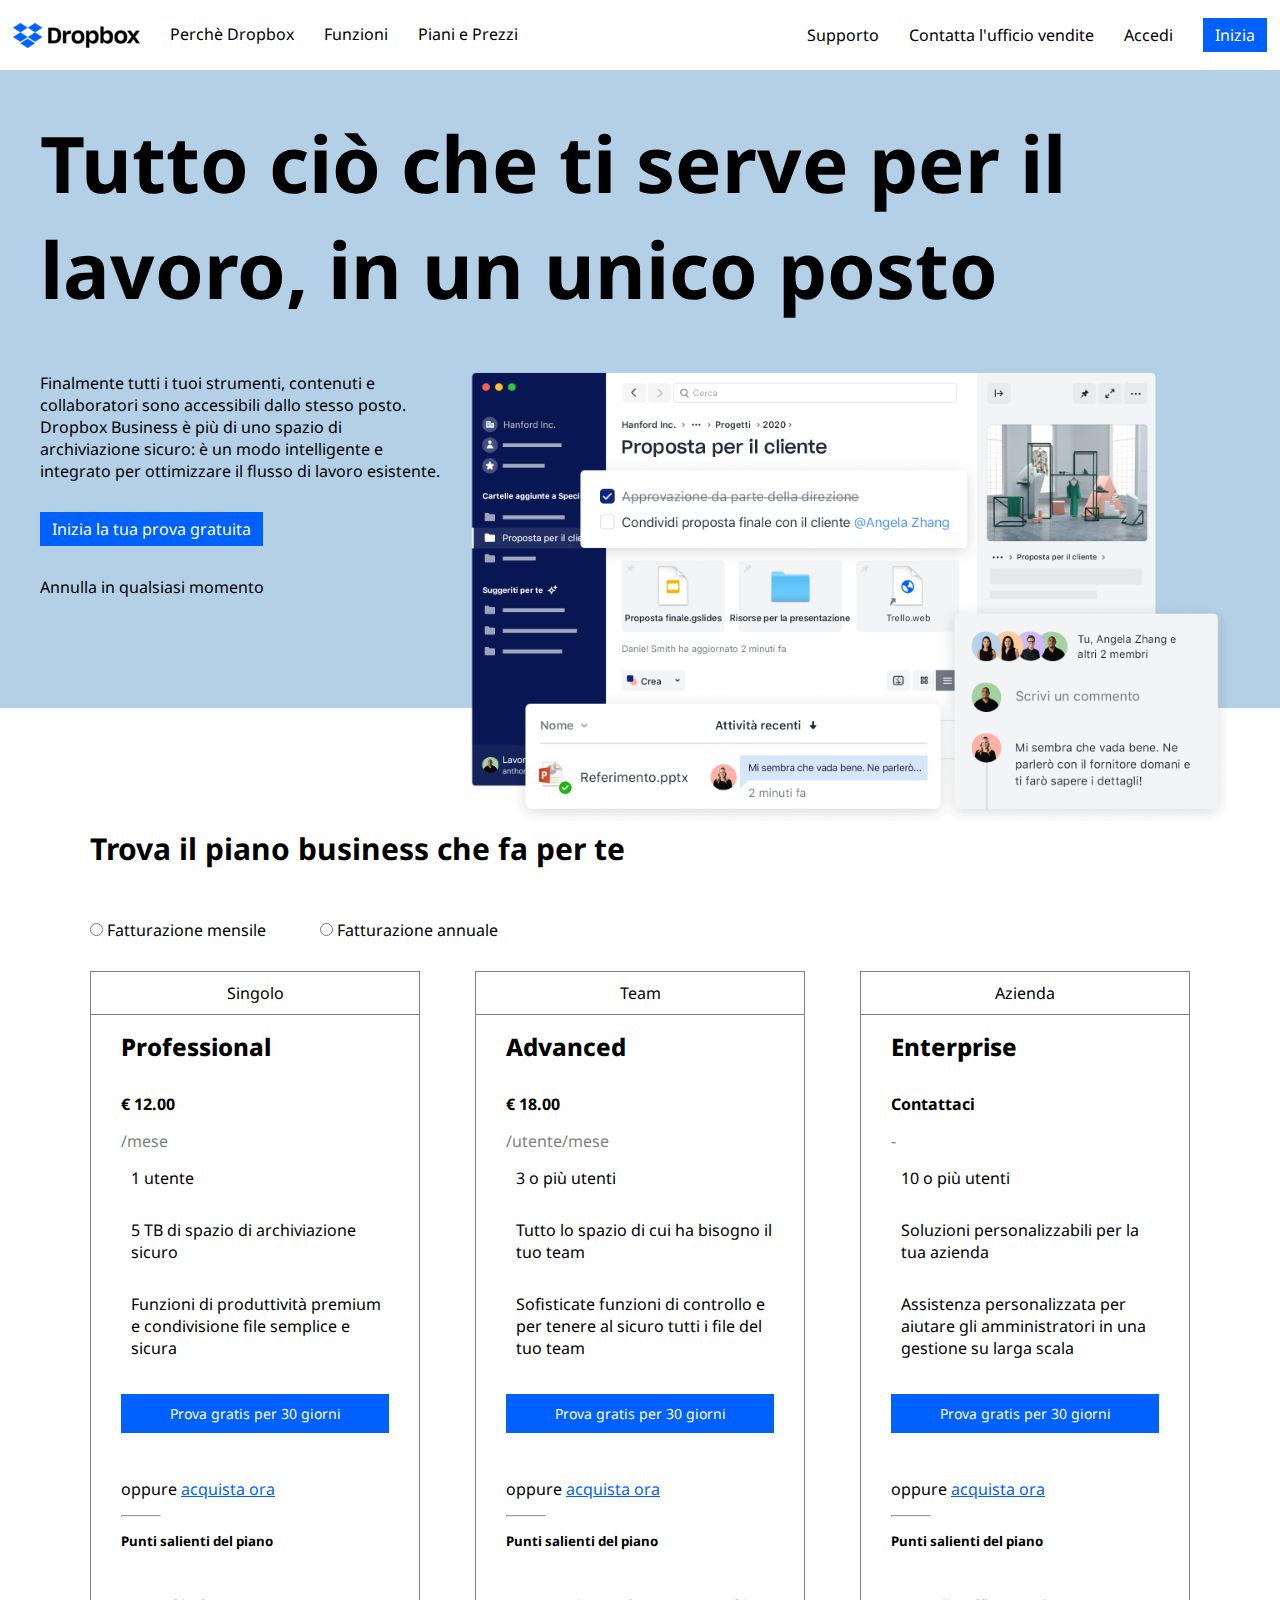
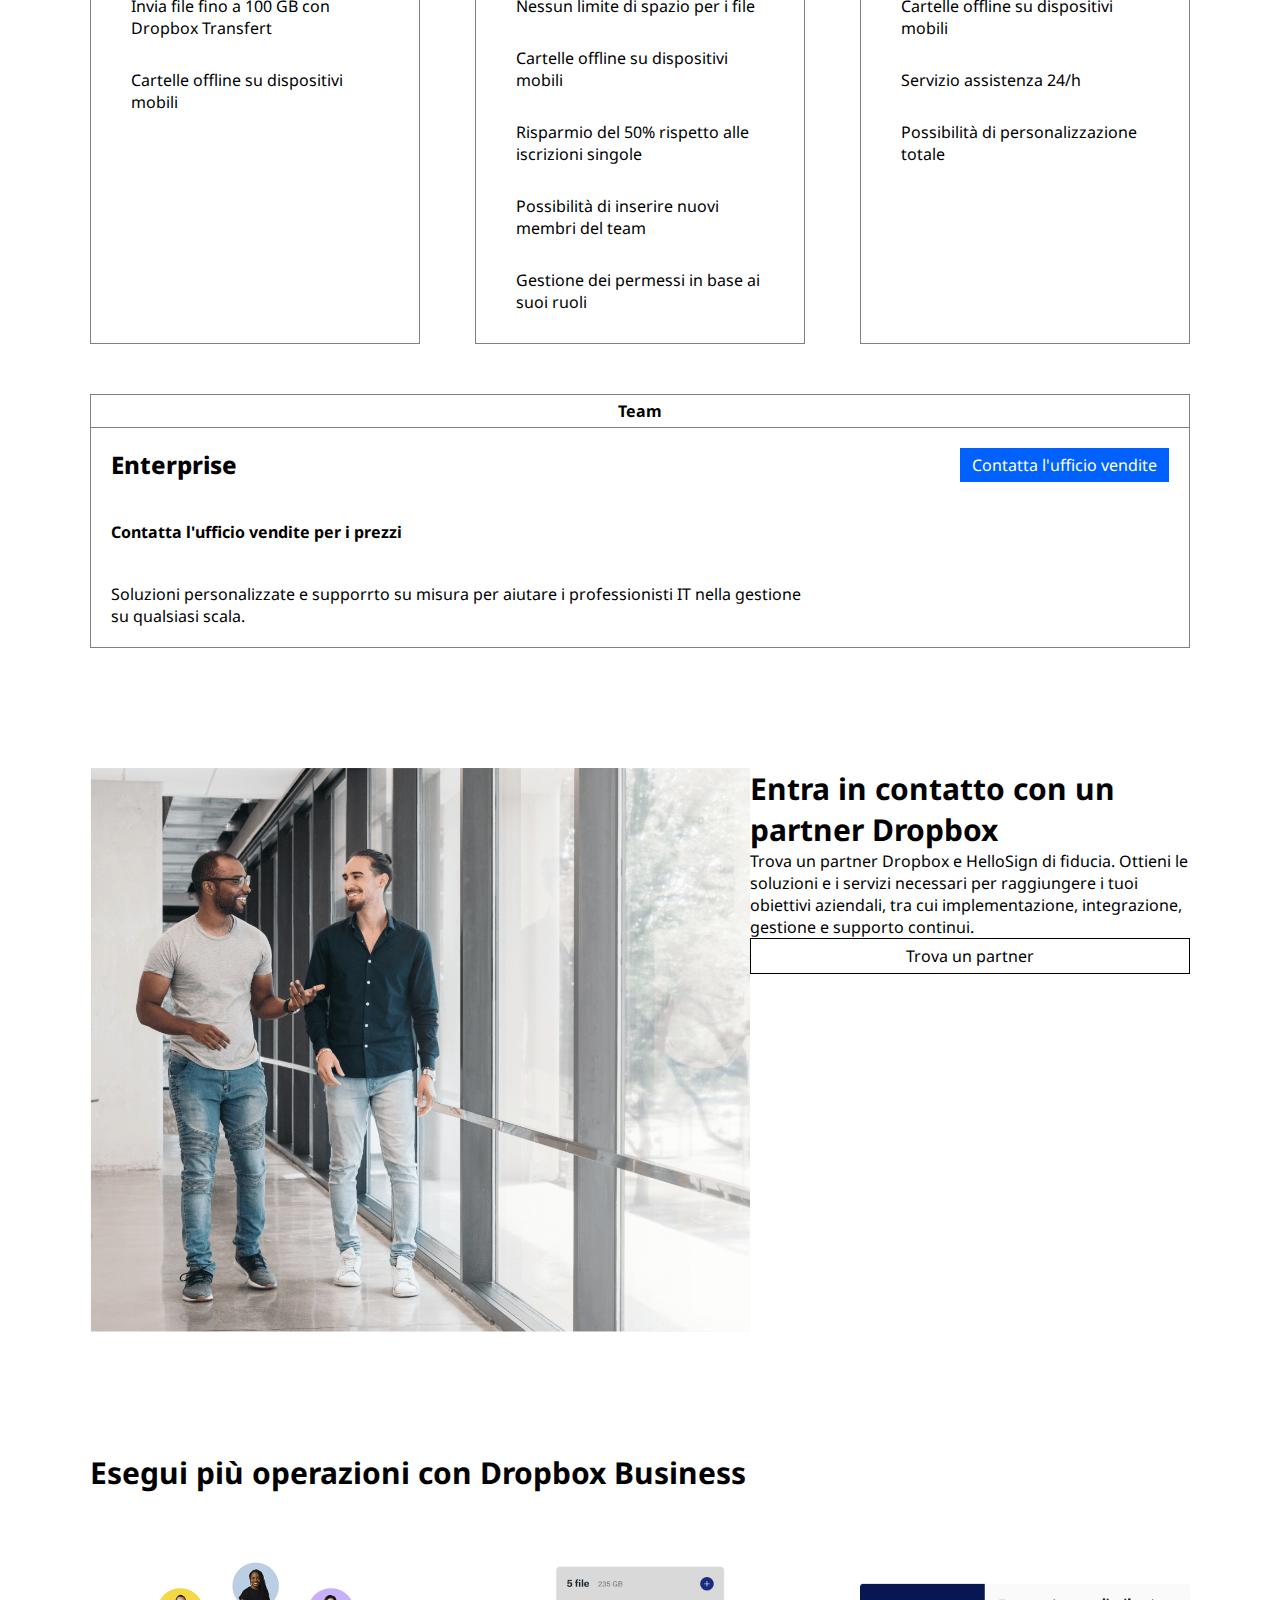
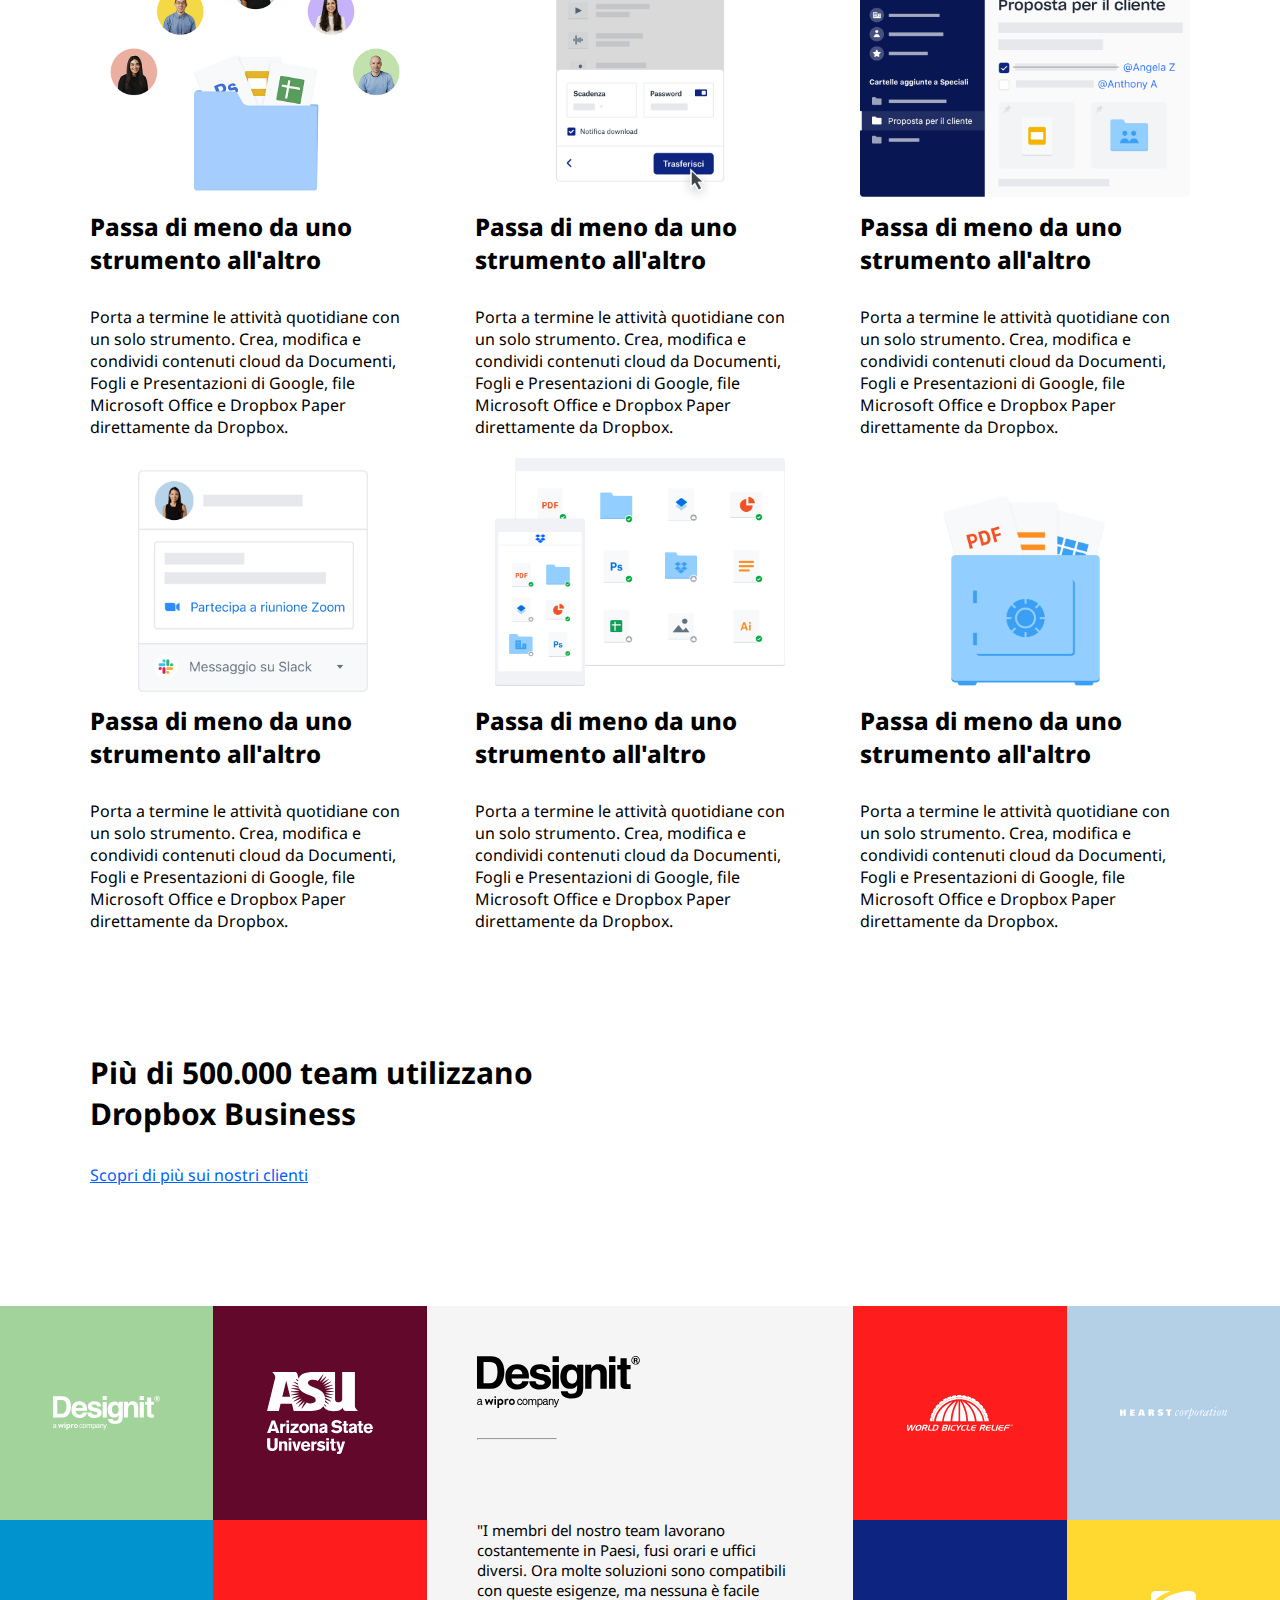
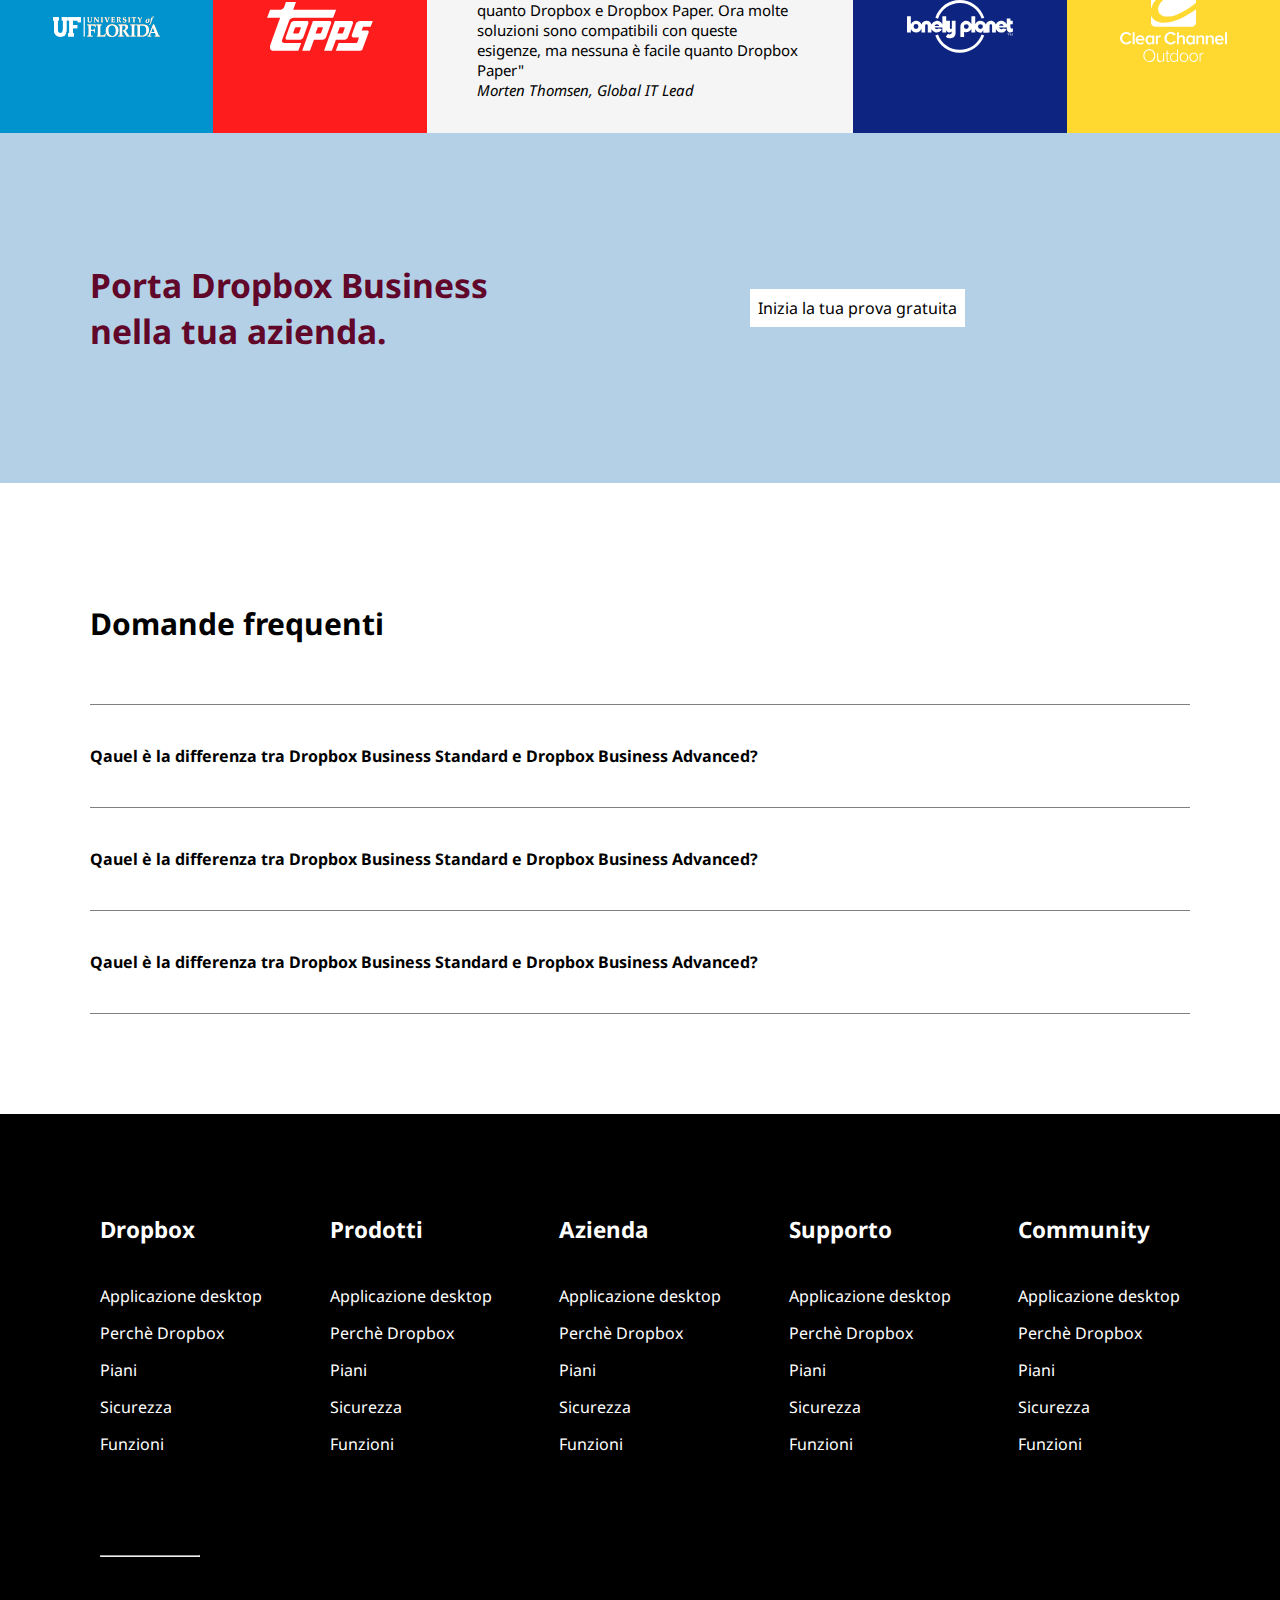
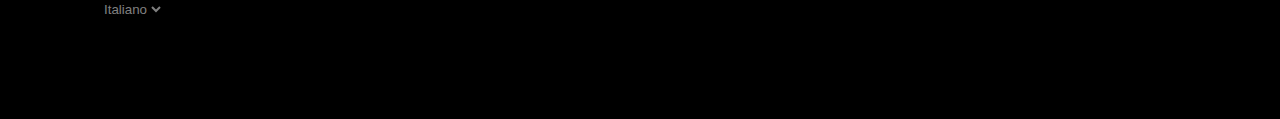
==== commit 2aae3ef3: "Esercizio completato" ====
--- a/index.html
+++ b/index.html
@@ -20,7 +20,7 @@
 
     </head >
 
-    <body class="debug">
+    <body>
                             <!-- ********** INIZIO HEADER ********** -->
         <header id="main-header">
 
@@ -610,7 +610,211 @@
 
         <!-- ********** INIZIO FOOTER ********** -->
         <footer>
-            
+            <div class="container-large">
+                <div class="just-content row">
+
+                    <div class="list-link">
+
+                        <h4 class="h4-title">
+
+                            Dropbox
+                        </h4>
+                        <ul class="flex column">
+                            <li>
+                                <a href="#">
+                                    Applicazione desktop
+                                </a>
+                            </li>
+
+                            <li>
+                                <a href="#">
+                                    Perchè Dropbox
+                                </a>
+                            <li>
+                                <a href="#">
+                                    Piani
+                                 </a>
+                            </li>
+
+                            <li>
+                                <a href="#">
+                                    Sicurezza
+                                 </a>
+                            </li>
+
+                            <li>
+                                <a href="#">
+                                    Funzioni
+                                </a>
+                            </li>
+                        </ul>
+
+                        <hr class="hr-footer">
+
+                        <div class="footer-language">
+
+                            <i class="fa-sharp fa-solid fa-earth-americas"></i>
+        
+                            <select name="language" id="lang">
+        
+                                <option value="italiano">
+                                    Italiano
+                                </option>
+        
+                                <option value="english">
+                                    English
+                                </option>
+        
+                            </select>
+        
+                        </div>
+                    </div>
+
+                    <div class="list-link">
+
+                        <h4 class="h4-title">
+                            Prodotti
+                        </h4>
+                        <ul class="flex column">
+                            <li>
+                                <a href="#">
+                                    Applicazione desktop
+                                </a>
+                            </li>
+
+                            <li>
+                                <a href="#">
+                                    Perchè Dropbox
+                                </a>
+                            <li>
+                                <a href="#">
+                                    Piani
+                                 </a>
+                            </li>
+
+                            <li>
+                                <a href="#">
+                                    Sicurezza
+                                 </a>
+                            </li>
+
+                            <li>
+                                <a href="#">
+                                    Funzioni
+                                </a>
+                            </li>
+                        </ul>
+                    </div>
+
+                    <div class="list-link">
+
+                        <h4 class="h4-title">
+                            Azienda
+                        </h4>
+                        <ul class="flex column">
+                            <li>
+                                <a href="#">
+                                    Applicazione desktop
+                                </a>
+                            </li>
+
+                            <li>
+                                <a href="#">
+                                    Perchè Dropbox
+                                </a>
+                            <li>
+                                <a href="#">
+                                    Piani
+                                 </a>
+                            </li>
+
+                            <li>
+                                <a href="#">
+                                    Sicurezza
+                                 </a>
+                            </li>
+
+                            <li>
+                                <a href="#">
+                                    Funzioni
+                                </a>
+                            </li>
+                        </ul>
+                    </div>
+
+                    <div class="list-link">
+
+                        <h4 class="h4-title">
+                            Supporto
+                        </h4>
+                        <ul class="flex column">
+                            <li>
+                                <a href="#">
+                                    Applicazione desktop
+                                </a>
+                            </li>
+
+                            <li>
+                                <a href="#">
+                                    Perchè Dropbox
+                                </a>
+                            <li>
+                                <a href="#">
+                                    Piani
+                                 </a>
+                            </li>
+
+                            <li>
+                                <a href="#">
+                                    Sicurezza
+                                 </a>
+                            </li>
+
+                            <li>
+                                <a href="#">
+                                    Funzioni
+                                </a>
+                            </li>
+                        </ul>
+                    </div>
+
+                    <div class="list-link">
+
+                        <h4 class="h4-title">
+                            Community
+                        </h4>
+                        <ul class="flex column">
+                            <li>
+                                <a href="#">
+                                    Applicazione desktop
+                                </a>
+                            </li>
+
+                            <li>
+                                <a href="#">
+                                    Perchè Dropbox
+                                </a>
+                            <li>
+                                <a href="#">
+                                    Piani
+                                 </a>
+                            </li>
+
+                            <li>
+                                <a href="#">
+                                    Sicurezza
+                                 </a>
+                            </li>
+
+                            <li>
+                                <a href="#">
+                                    Funzioni
+                                </a>
+                            </li>
+                        </ul>
+                    </div>
+                </div>
+            </div>
         </footer>
     </body>
 
--- a/css/style.css
+++ b/css/style.css
@@ -14,6 +14,7 @@
     display: flex;
     flex-wrap: wrap;
 }
+
 
 .column {
     flex-direction: column;
@@ -366,5 +367,35 @@
 
 /* FOOTER */
 footer {
-    
-}
+    color: white;
+    background-color: #000;
+    padding: 100px;
+    margin-top: 100px;
+}
+
+footer ul {
+    gap: 15px;
+}
+
+.h4-title {
+    padding-bottom: 40px;
+    font-size: 1.4em;
+}
+
+
+.hr-footer {
+    margin-top: 100px;
+    width: 100px;
+    margin-bottom: 40px;
+}
+
+.footer-language select {
+    border: none;
+    color: gray;
+    background: none;
+}
+
+.fa-earth-americas {
+    color: gray;
+}
+
--- a/css/debug.css
+++ b/css/debug.css
@@ -54,8 +54,3 @@
 .debug .big-box > div {
     border: 2px dashed red;
 }
-
-.debug footer {
-    background-color: #000;
-    padding: 100px;
-}